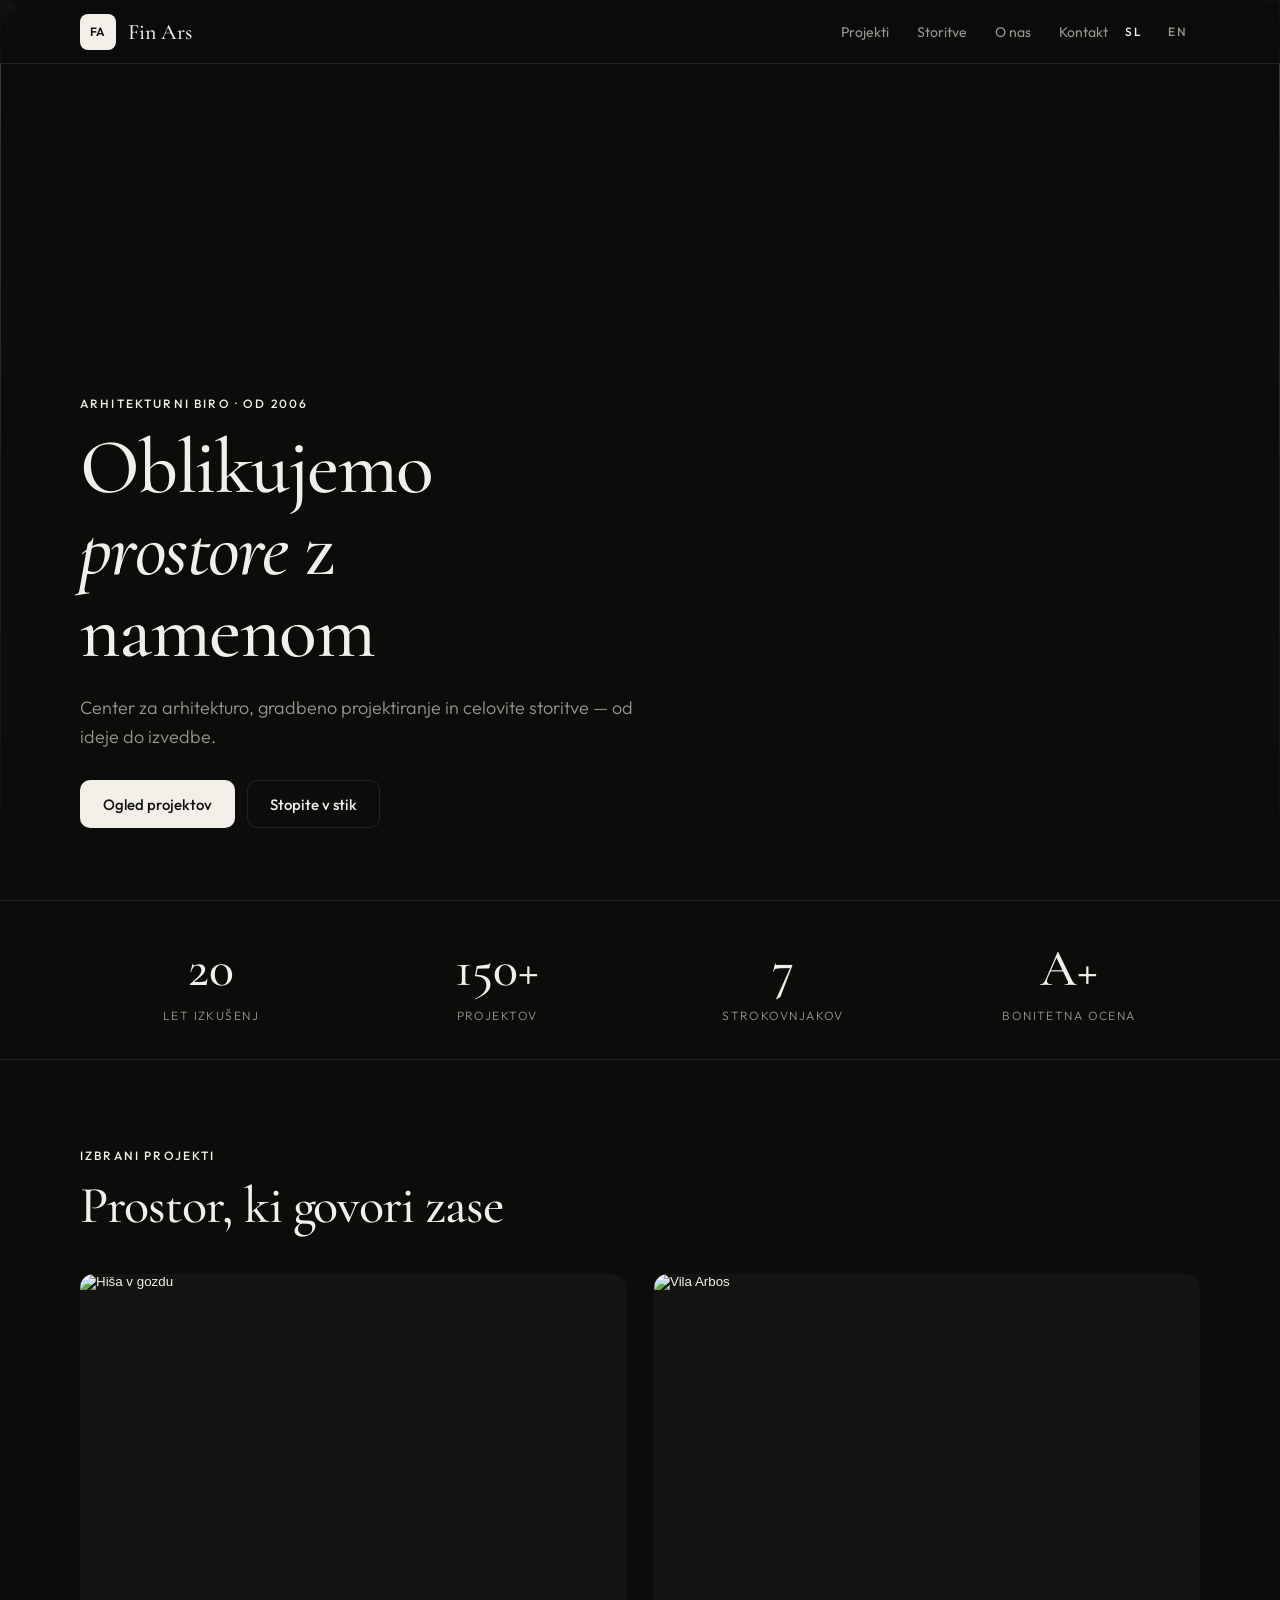
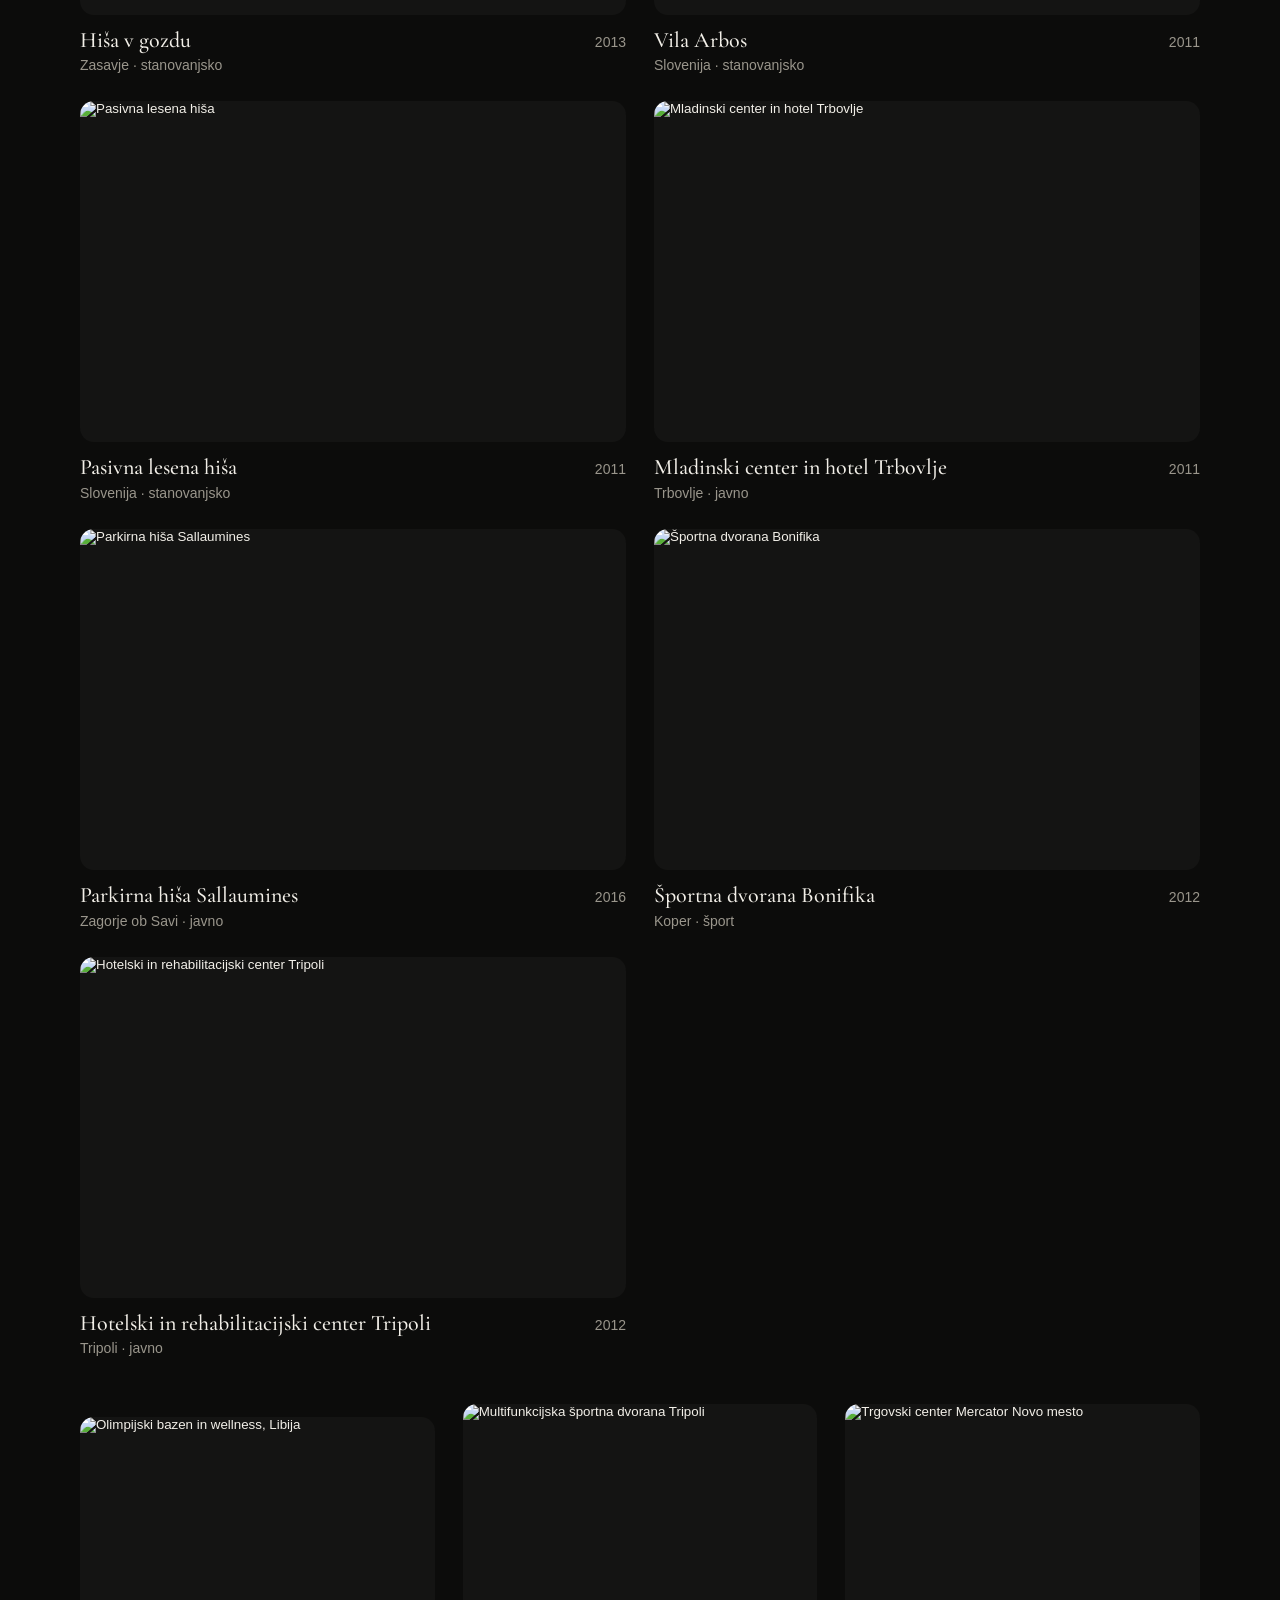
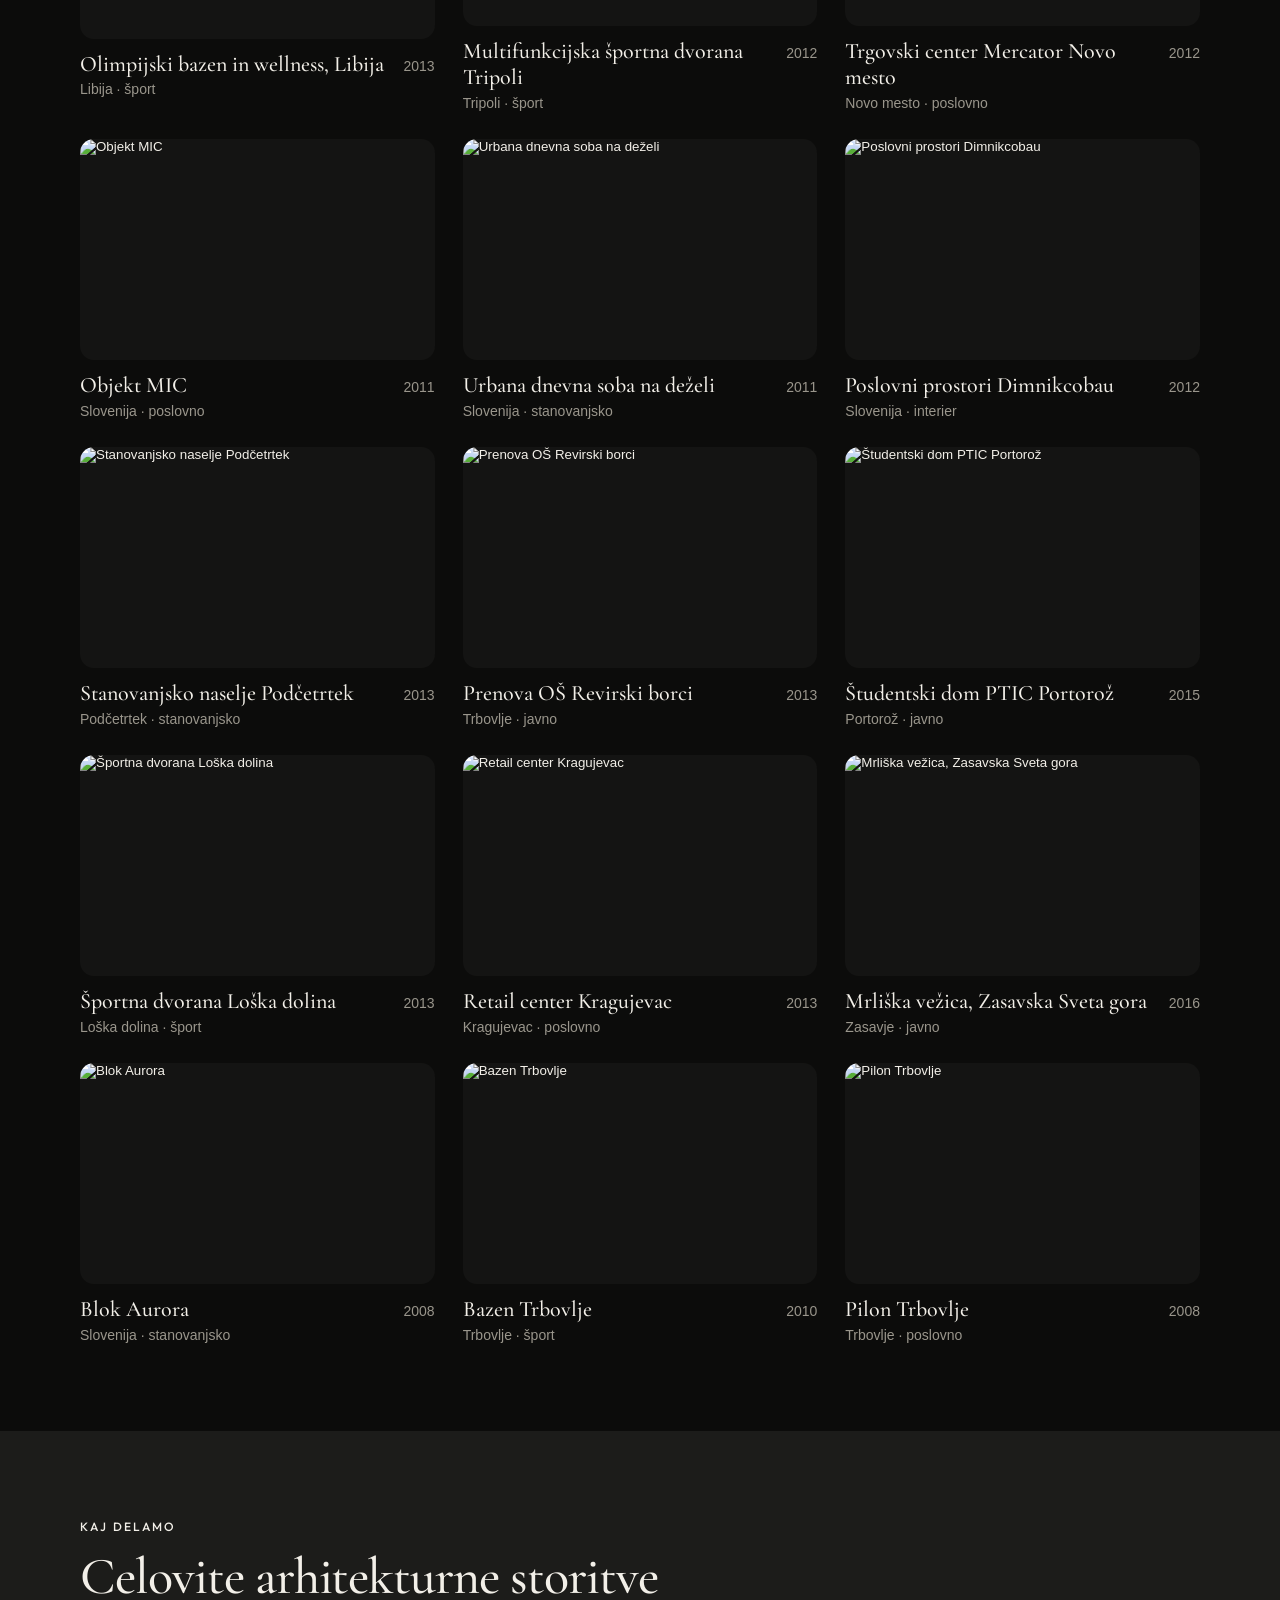
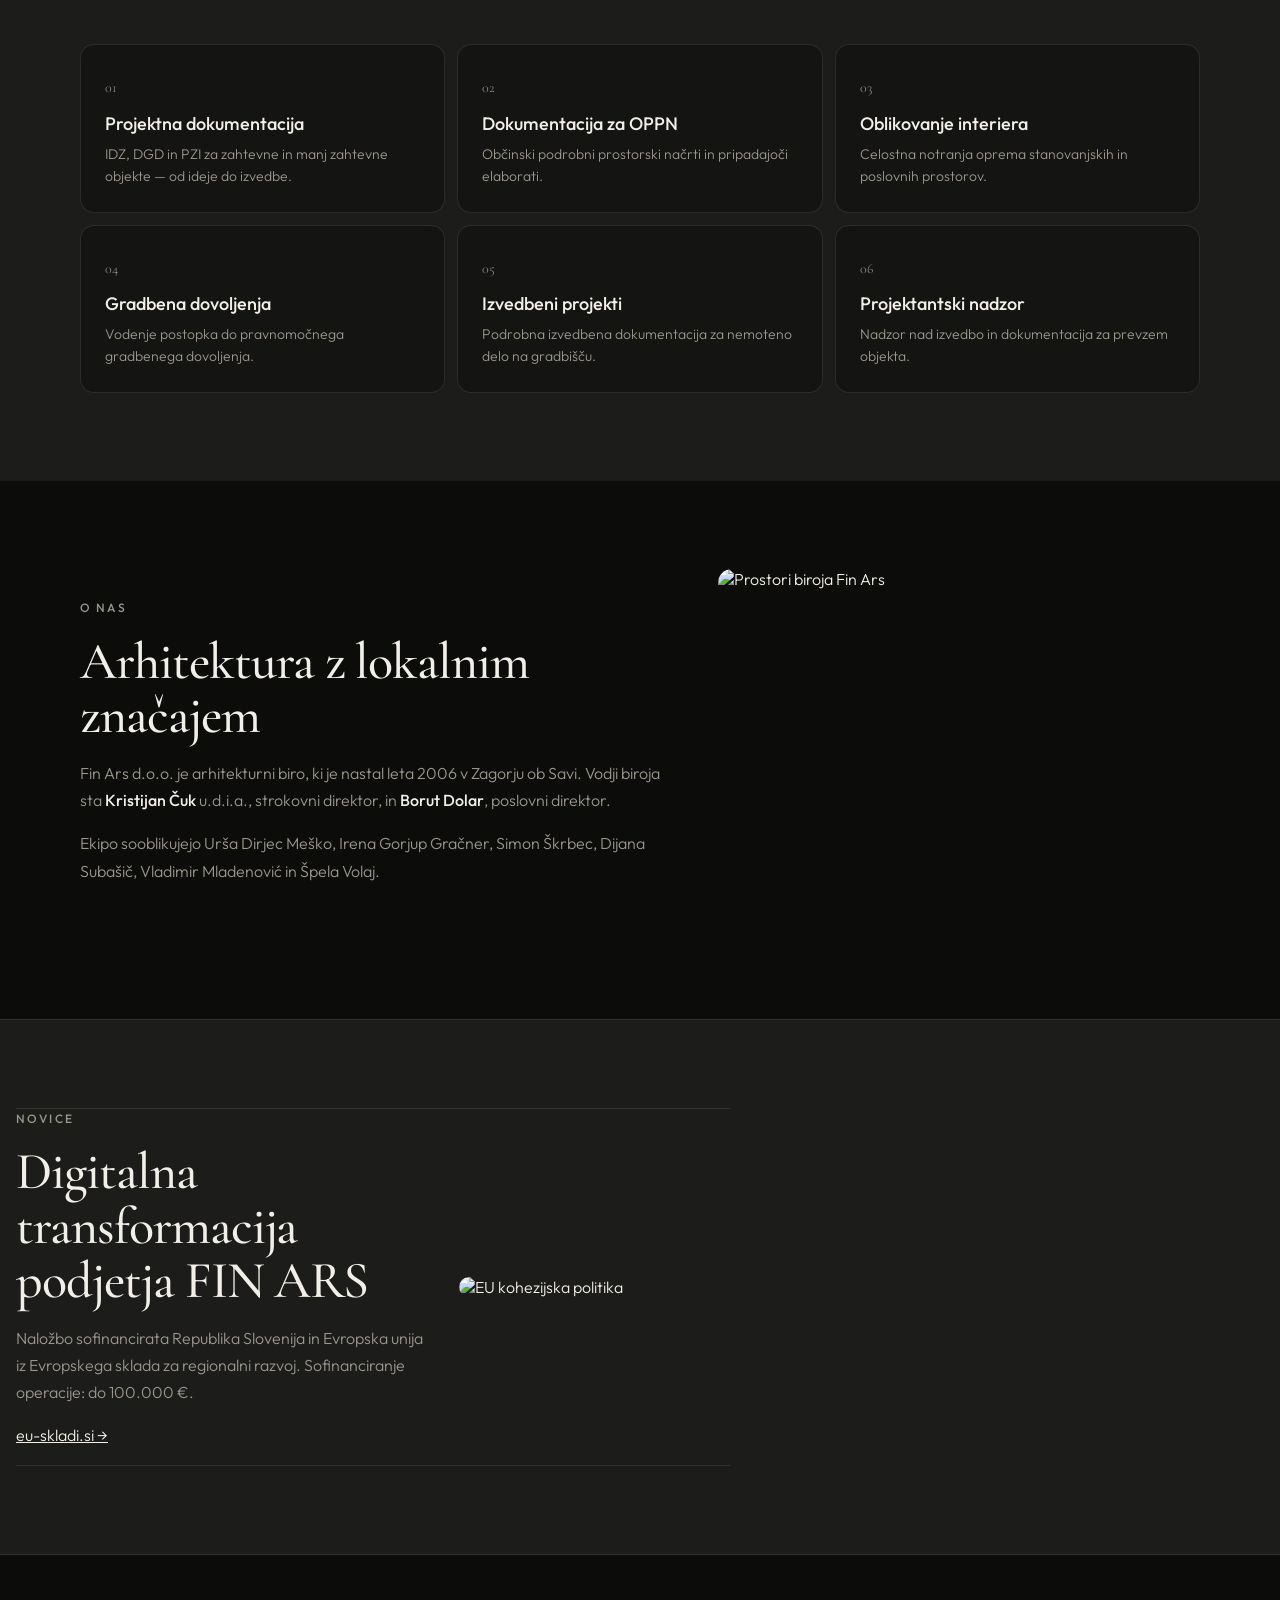
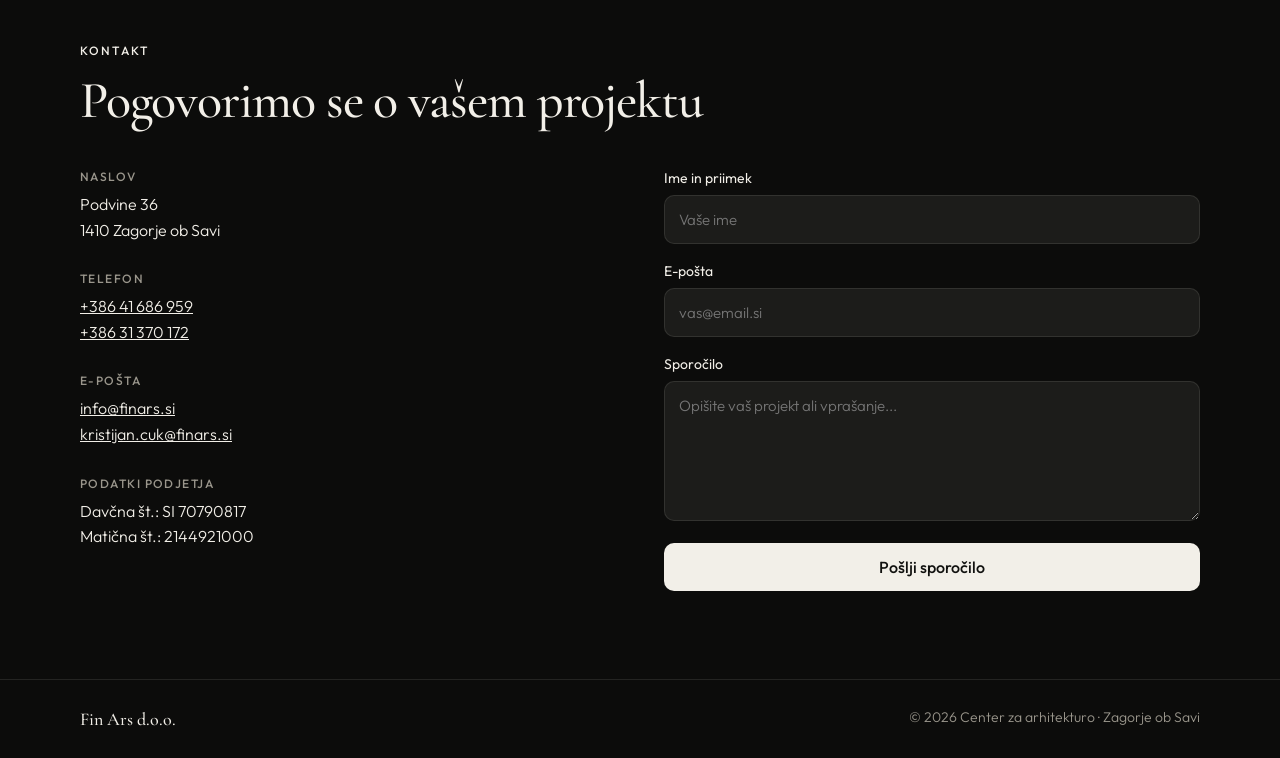
==== site/index.html @ 6402c63b "Publish SL/EN language switch in index.html" ====
<!DOCTYPE html>
<html lang="sl">
<head>
<meta charset="utf-8">
<meta name="viewport" content="width=device-width, initial-scale=1">
<title>Fin Ars — arhitekturni biro</title>
<meta name="description" content="Fin Ars d.o.o. — center za arhitekturo, gradbeno projektiranje in celovite storitve. Zagorje ob Savi.">
<link rel="preconnect" href="https://fonts.googleapis.com">
<link rel="preconnect" href="https://fonts.gstatic.com" crossorigin>
<link href="https://fonts.googleapis.com/css2?family=Cormorant+Garamond:ital,wght@0,500;0,600;1,500&family=Outfit:wght@300;400;500;600&display=swap" rel="stylesheet">
<style>
  :root {
    --bg: #0c0c0b;
    --fg: #f2efe8;
    --card: #141413;
    --muted: #9a968c;
    --line: rgb(242 239 232 / 0.1);
    --soft: #1c1c1a;
    --display: "Cormorant Garamond", Georgia, serif;
    --sans: "Outfit", system-ui, sans-serif;
  }
  * { box-sizing: border-box; }
  html { scroll-behavior: smooth; }
  body {
    margin: 0;
    background: var(--bg);
    color: var(--fg);
    font-family: var(--sans);
    font-weight: 300;
    -webkit-font-smoothing: antialiased;
  }
  img { max-width: 100%; display: block; }
  a { color: inherit; }
  button, a { cursor: pointer; }
  .wrap { width: min(1120px, calc(100% - 2rem)); margin-inline: auto; }
  header {
    position: fixed; inset: 0 0 auto 0; z-index: 20;
    height: 64px; display: flex; align-items: center;
    border-bottom: 1px solid var(--line);
    background: rgb(12 12 11 / 0.82);
    backdrop-filter: blur(14px);
  }
  .bar { display: flex; align-items: center; justify-content: space-between; width: min(1120px, calc(100% - 2rem)); margin-inline: auto; }
  .brand { display: flex; align-items: center; gap: 12px; text-decoration: none; }
  .mark {
    width: 36px; height: 36px; border-radius: 8px;
    background: var(--fg); color: #11110f;
    display: grid; place-items: center;
    font-size: 12px; font-weight: 600; letter-spacing: 0.04em;
  }
  .brand-name { font-family: var(--display); font-size: 22px; font-weight: 500; }
  nav { display: flex; gap: 28px; }
  nav a { color: var(--muted); text-decoration: none; font-size: 14px; font-weight: 400; }
  nav a:hover { color: var(--fg); }
  .menu-btn {
    display: none; background: none; border: 0; color: var(--fg);
    width: 44px; height: 44px; font-size: 22px;
  }
  .mobile-nav {
    display: none; position: fixed; top: 64px; left: 0; right: 0; z-index: 19;
    background: var(--bg); border-bottom: 1px solid var(--line); padding: 8px 16px 16px;
  }
  .mobile-nav a { display: flex; min-height: 48px; align-items: center; color: var(--muted); text-decoration: none; font-size: 18px; }
  .hero { position: relative; min-height: 100dvh; display: flex; align-items: flex-end; padding: 96px 0 72px; overflow: hidden; }
  .hero-bg { position: absolute; inset: 0; width: 100%; height: 100%; object-fit: cover; opacity: 0.42; }
  .hero-shade { position: absolute; inset: 0; background: linear-gradient(to bottom, rgb(12 12 11 / 0.35), rgb(12 12 11 / 0.72) 55%, var(--bg)); }
  .hero-copy { position: relative; }
  .kicker { letter-spacing: 0.18em; text-transform: uppercase; font-size: 12px; font-weight: 500; color: var(--fg); margin: 0 0 16px; }
  h1, h2 { font-family: var(--display); font-weight: 500; letter-spacing: -0.02em; line-height: 1.05; margin: 0; }
  h1 { font-size: clamp(46px, 8vw, 78px); max-width: 14ch; }
  h1 em { font-style: italic; }
  .lede { max-width: 36rem; margin: 22px 0 0; color: var(--muted); font-size: 18px; line-height: 1.6; }
  .actions { display: flex; flex-wrap: wrap; gap: 12px; margin-top: 28px; }
  .btn {
    display: inline-flex; align-items: center; justify-content: center;
    min-height: 48px; padding: 0 22px; border-radius: 10px;
    text-decoration: none; font-size: 15px; font-weight: 500; border: 1px solid transparent;
  }
  .btn-solid { background: var(--fg); color: #11110f; }
  .btn-ghost { background: transparent; color: var(--fg); border-color: var(--line); }
  .stats { border-block: 1px solid var(--line); }
  .stats-grid { display: grid; grid-template-columns: repeat(4, 1fr); gap: 24px; padding: 36px 0; text-align: center; }
  .stat b { display: block; font-family: var(--display); font-size: clamp(36px, 5vw, 52px); font-weight: 500; }
  .stat span { display: block; margin-top: 8px; color: var(--muted); font-size: 12px; letter-spacing: 0.12em; text-transform: uppercase; }
  section { padding: 88px 0; }
  h2 { font-size: clamp(36px, 5vw, 52px); margin-top: 10px; }
  .grid-2 { display: grid; grid-template-columns: 1fr 1fr; gap: 28px; margin-top: 40px; }
  .grid-3 { display: grid; grid-template-columns: repeat(3, 1fr); gap: 28px; margin-top: 48px; }
  .card {
    display: block; width: 100%; padding: 0; border: 0; background: none; color: inherit; text-align: left;
  }
  .card-media { display: block; overflow: hidden; border-radius: 14px; background: var(--card); }
  .card img { width: 100%; aspect-ratio: 16/10; object-fit: cover; transition: transform 0.5s ease; }
  .card:hover img { transform: scale(1.03); }
  .card-meta { display: flex; justify-content: space-between; gap: 12px; margin-top: 12px; align-items: baseline; }
  .card-title { font-family: var(--display); font-size: 22px; font-weight: 500; line-height: 1.2; }
  .card-year, .card-sub { color: var(--muted); font-size: 14px; }
  .card-sub { display: block; margin-top: 4px; }
  .band { background: var(--soft); }
  .services { display: grid; grid-template-columns: repeat(3, 1fr); gap: 12px; margin-top: 40px; }
  .service { border: 1px solid var(--line); background: var(--card); border-radius: 14px; padding: 24px; }
  .service:hover { border-color: rgb(207 200 186 / 0.4); }
  .service-n { font-family: var(--display); margin: 0; color: var(--fg); }
  .service h3 { margin: 12px 0 0; font-size: 18px; font-weight: 500; }
  .service p { margin: 8px 0 0; color: var(--muted); font-size: 14px; line-height: 1.6; }
  .about { display: grid; grid-template-columns: 1.1fr 0.9fr; gap: 48px; align-items: center; }
  .about p { color: var(--muted); line-height: 1.7; }
  .about strong { color: var(--fg); font-weight: 500; }
  .about img { width: 100%; aspect-ratio: 4/3; object-fit: cover; border-radius: 14px; }
  .news { display: grid; grid-template-columns: 1.2fr 0.8fr; gap: 36px; align-items: center; border-block: 1px solid var(--line); background: var(--soft); }
  .news p { color: var(--muted); line-height: 1.7; }
  .news a { color: var(--fg); }
  .news img { width: 100%; border-radius: 12px; }
  .contact { display: grid; grid-template-columns: 1fr 1fr; gap: 48px; margin-top: 40px; }
  .contact h3 { margin: 0; font-size: 12px; letter-spacing: 0.12em; text-transform: uppercase; font-weight: 500; color: var(--muted); }
  .contact p { margin: 8px 0 0; line-height: 1.6; }
  .block { margin-bottom: 28px; }
  label { display: block; font-size: 14px; margin-bottom: 8px; font-weight: 400; }
  input, textarea {
    width: 100%; background: var(--soft); color: var(--fg);
    border: 1px solid var(--line); border-radius: 10px;
    padding: 14px 14px; font: inherit; font-size: 15px;
  }
  textarea { min-height: 140px; resize: vertical; }
  input:focus, textarea:focus { outline: 2px solid #cfc8ba; border-color: transparent; }
  .field { margin-bottom: 18px; }
  button.btn { width: 100%; border: 0; font: inherit; font-weight: 500; }
  footer { border-top: 1px solid var(--line); }
  .foot { display: flex; justify-content: space-between; gap: 12px; padding: 28px 0; color: var(--muted); font-size: 14px; }
  .foot strong { color: var(--fg); font-family: var(--display); font-size: 18px; font-weight: 500; }
  dialog {
    width: min(920px, calc(100% - 1.5rem));
    max-height: min(92dvh, 900px);
    padding: 0; border: 1px solid var(--line); border-radius: 16px;
    background: #121211; color: var(--fg);
  }
  dialog::backdrop { background: rgb(0 0 0 / 0.72); }
  .dlg { padding: 16px; overflow: auto; max-height: min(92dvh, 900px); }
  .dlg-top { display: flex; justify-content: flex-end; }
  .close {
    width: 44px; height: 44px; border-radius: 10px; border: 1px solid var(--line);
    background: transparent; color: var(--fg); font-size: 20px;
  }
  .hero-shot { width: 100%; aspect-ratio: 16/9; object-fit: cover; border-radius: 12px; background: #000; }
  .thumbs { display: grid; grid-template-columns: repeat(6, 1fr); gap: 8px; margin-top: 8px; }
  .thumbs button { padding: 0; border: 0; background: none; border-radius: 8px; overflow: hidden; opacity: 0.7; }
  .thumbs button[aria-current="true"] { opacity: 1; outline: 2px solid #cfc8ba; }
  .thumbs img { width: 100%; aspect-ratio: 4/3; object-fit: cover; }
  .dlg h2 { font-size: clamp(32px, 4vw, 46px); margin-top: 8px; }
  .dlg .meta { color: var(--muted); letter-spacing: 0.14em; text-transform: uppercase; font-size: 12px; margin: 18px 0 0; }
  .dlg .authors, .dlg .summary { color: var(--muted); line-height: 1.7; }
  .bar-end { display: flex; align-items: center; gap: 4px; }
  .langs { display: flex; }
  .langs button {
    min-width: 44px; min-height: 44px; padding: 0; border: 0; background: none;
    color: var(--muted); font: inherit; font-size: 12px; font-weight: 500; letter-spacing: 0.16em;
  }
  .langs button[aria-pressed="true"] { color: var(--fg); }
  @media (max-width: 860px) {
    nav { display: none; }
    .menu-btn { display: grid; place-items: center; }
    .stats-grid, .grid-2, .grid-3, .services, .about, .news, .contact { grid-template-columns: 1fr; }
    .stats-grid { grid-template-columns: 1fr 1fr; }
    .thumbs { grid-template-columns: repeat(4, 1fr); }
    section { padding: 64px 0; }
    .foot { flex-direction: column; text-align: center; }
  }
  @media (prefers-reduced-motion: reduce) {
    html { scroll-behavior: auto; }
    .card img { transition: none; }
  }
</style>
</head>
<body>
<header>
  <div class="bar">
    <a class="brand" href="#top"><span class="mark">FA</span><span class="brand-name">Fin Ars</span></a>
    <div class="bar-end">
    <nav>
      <a href="#projekti" data-i18n="nav0">Projekti</a>
      <a href="#storitve" data-i18n="nav1">Storitve</a>
      <a href="#o-nas" data-i18n="nav2">O nas</a>
      <a href="#kontakt" data-i18n="nav3">Kontakt</a>
    </nav>
    <div class="langs" role="group" aria-label="Jezik">
      <button type="button" data-set-lang="sl" aria-pressed="true">SL</button>
      <button type="button" data-set-lang="en" aria-pressed="false">EN</button>
    </div>
    <button class="menu-btn" type="button" aria-expanded="false" aria-controls="mobile-nav" aria-label="Odpri meni">☰</button>
    </div>
  </div>
</header>
<div class="mobile-nav" id="mobile-nav">
  <a href="#projekti" data-i18n="nav0">Projekti</a>
  <a href="#storitve" data-i18n="nav1">Storitve</a>
  <a href="#o-nas" data-i18n="nav2">O nas</a>
  <a href="#kontakt" data-i18n="nav3">Kontakt</a>
</div>

<main id="top">
  <section class="hero">
    <img class="hero-bg" src="https://cdn.jsdelivr.net/gh/tommyvimeo-gif/finars@main/public/projects/hisa-v-gozdu/01.jpg" alt="">
    <div class="hero-shade"></div>
    <div class="wrap hero-copy">
      <p class="kicker" data-i18n="heroKicker">Arhitekturni biro · od 2006</p>
      <h1 data-i18n-html="heroTitle">Oblikujemo <em>prostore</em> z namenom</h1>
      <p class="lede" data-i18n="lede">Center za arhitekturo, gradbeno projektiranje in celovite storitve — od ideje do izvedbe.</p>
      <div class="actions">
        <a class="btn btn-solid" href="#projekti" data-i18n="viewProjects">Ogled projektov</a>
        <a class="btn btn-ghost" href="#kontakt" data-i18n="getInTouch">Stopite v stik</a>
      </div>
    </div>
  </section>

  <div class="stats">
    <div class="wrap stats-grid">
      <div class="stat"><b>20</b><span data-i18n="stat0">Let izkušenj</span></div>
      <div class="stat"><b>150+</b><span data-i18n="stat1">Projektov</span></div>
      <div class="stat"><b>7</b><span data-i18n="stat2">Strokovnjakov</span></div>
      <div class="stat"><b>A+</b><span data-i18n="stat3">Bonitetna ocena</span></div>
    </div>
  </div>

  <section id="projekti">
    <div class="wrap">
      <p class="kicker" data-i18n="projectsKicker">Izbrani projekti</p>
      <h2 data-i18n="projectsTitle">Prostor, ki govori zase</h2>
      <div class="grid-2">
      <button class="card" type="button" data-slug="hisa-v-gozdu">
        <span class="card-media"><img src="https://cdn.jsdelivr.net/gh/tommyvimeo-gif/finars@main/public/projects/hisa-v-gozdu/01.jpg" alt="Hiša v gozdu" loading="lazy"></span>
        <span class="card-meta">
          <span class="card-title">Hiša v gozdu</span>
          <span class="card-year">2013</span>
        </span>
        <span class="card-sub">Zasavje · stanovanjsko</span>
      </button>
      <button class="card" type="button" data-slug="vila-arbos">
        <span class="card-media"><img src="https://cdn.jsdelivr.net/gh/tommyvimeo-gif/finars@main/public/projects/vila-arbos/01.jpg" alt="Vila Arbos" loading="lazy"></span>
        <span class="card-meta">
          <span class="card-title">Vila Arbos</span>
          <span class="card-year">2011</span>
        </span>
        <span class="card-sub">Slovenija · stanovanjsko</span>
      </button>
      <button class="card" type="button" data-slug="pasivna-hisa">
        <span class="card-media"><img src="https://cdn.jsdelivr.net/gh/tommyvimeo-gif/finars@main/public/projects/pasivna-hisa/01.jpg" alt="Pasivna lesena hiša" loading="lazy"></span>
        <span class="card-meta">
          <span class="card-title">Pasivna lesena hiša</span>
          <span class="card-year">2011</span>
        </span>
        <span class="card-sub">Slovenija · stanovanjsko</span>
      </button>
      <button class="card" type="button" data-slug="mladinski-center-trbovlje">
        <span class="card-media"><img src="https://cdn.jsdelivr.net/gh/tommyvimeo-gif/finars@main/public/projects/mladinski-center-trbovlje/01.jpg" alt="Mladinski center in hotel Trbovlje" loading="lazy"></span>
        <span class="card-meta">
          <span class="card-title">Mladinski center in hotel Trbovlje</span>
          <span class="card-year">2011</span>
        </span>
        <span class="card-sub">Trbovlje · javno</span>
      </button>
      <button class="card" type="button" data-slug="parkirna-hisa-sallaumines">
        <span class="card-media"><img src="https://cdn.jsdelivr.net/gh/tommyvimeo-gif/finars@main/public/projects/parkirna-hisa-sallaumines/01.jpg" alt="Parkirna hiša Sallaumines" loading="lazy"></span>
        <span class="card-meta">
          <span class="card-title">Parkirna hiša Sallaumines</span>
          <span class="card-year">2016</span>
        </span>
        <span class="card-sub">Zagorje ob Savi · javno</span>
      </button>
      <button class="card" type="button" data-slug="dvorana-bonifika">
        <span class="card-media"><img src="https://cdn.jsdelivr.net/gh/tommyvimeo-gif/finars@main/public/projects/dvorana-bonifika/01.jpg" alt="Športna dvorana Bonifika" loading="lazy"></span>
        <span class="card-meta">
          <span class="card-title">Športna dvorana Bonifika</span>
          <span class="card-year">2012</span>
        </span>
        <span class="card-sub">Koper · šport</span>
      </button>
      <button class="card" type="button" data-slug="hotel-tripoli">
        <span class="card-media"><img src="https://cdn.jsdelivr.net/gh/tommyvimeo-gif/finars@main/public/projects/hotel-tripoli/01.jpg" alt="Hotelski in rehabilitacijski center Tripoli" loading="lazy"></span>
        <span class="card-meta">
          <span class="card-title">Hotelski in rehabilitacijski center Tripoli</span>
          <span class="card-year">2012</span>
        </span>
        <span class="card-sub">Tripoli · javno</span>
      </button></div>
      <div class="grid-3">
      <button class="card" type="button" data-slug="bazen-libija">
        <span class="card-media"><img src="https://cdn.jsdelivr.net/gh/tommyvimeo-gif/finars@main/public/projects/bazen-libija/01.jpg" alt="Olimpijski bazen in wellness, Libija" loading="lazy"></span>
        <span class="card-meta">
          <span class="card-title">Olimpijski bazen in wellness, Libija</span>
          <span class="card-year">2013</span>
        </span>
        <span class="card-sub">Libija · šport</span>
      </button>
      <button class="card" type="button" data-slug="dvorana-tripoli">
        <span class="card-media"><img src="https://cdn.jsdelivr.net/gh/tommyvimeo-gif/finars@main/public/projects/dvorana-tripoli/01.jpg" alt="Multifunkcijska športna dvorana Tripoli" loading="lazy"></span>
        <span class="card-meta">
          <span class="card-title">Multifunkcijska športna dvorana Tripoli</span>
          <span class="card-year">2012</span>
        </span>
        <span class="card-sub">Tripoli · šport</span>
      </button>
      <button class="card" type="button" data-slug="mercator-novo-mesto">
        <span class="card-media"><img src="https://cdn.jsdelivr.net/gh/tommyvimeo-gif/finars@main/public/projects/mercator-novo-mesto/01.jpg" alt="Trgovski center Mercator Novo mesto" loading="lazy"></span>
        <span class="card-meta">
          <span class="card-title">Trgovski center Mercator Novo mesto</span>
          <span class="card-year">2012</span>
        </span>
        <span class="card-sub">Novo mesto · poslovno</span>
      </button>
      <button class="card" type="button" data-slug="objekt-mic">
        <span class="card-media"><img src="https://cdn.jsdelivr.net/gh/tommyvimeo-gif/finars@main/public/projects/objekt-mic/01.jpg" alt="Objekt MIC" loading="lazy"></span>
        <span class="card-meta">
          <span class="card-title">Objekt MIC</span>
          <span class="card-year">2011</span>
        </span>
        <span class="card-sub">Slovenija · poslovno</span>
      </button>
      <button class="card" type="button" data-slug="urbana-dnevna-soba">
        <span class="card-media"><img src="https://cdn.jsdelivr.net/gh/tommyvimeo-gif/finars@main/public/projects/urbana-dnevna-soba/01.jpg" alt="Urbana dnevna soba na deželi" loading="lazy"></span>
        <span class="card-meta">
          <span class="card-title">Urbana dnevna soba na deželi</span>
          <span class="card-year">2011</span>
        </span>
        <span class="card-sub">Slovenija · stanovanjsko</span>
      </button>
      <button class="card" type="button" data-slug="dimnikcobau">
        <span class="card-media"><img src="https://cdn.jsdelivr.net/gh/tommyvimeo-gif/finars@main/public/projects/dimnikcobau/01.jpg" alt="Poslovni prostori Dimnikcobau" loading="lazy"></span>
        <span class="card-meta">
          <span class="card-title">Poslovni prostori Dimnikcobau</span>
          <span class="card-year">2012</span>
        </span>
        <span class="card-sub">Slovenija · interier</span>
      </button>
      <button class="card" type="button" data-slug="naselje-podcetrtek">
        <span class="card-media"><img src="https://cdn.jsdelivr.net/gh/tommyvimeo-gif/finars@main/public/projects/naselje-podcetrtek/01.jpg" alt="Stanovanjsko naselje Podčetrtek" loading="lazy"></span>
        <span class="card-meta">
          <span class="card-title">Stanovanjsko naselje Podčetrtek</span>
          <span class="card-year">2013</span>
        </span>
        <span class="card-sub">Podčetrtek · stanovanjsko</span>
      </button>
      <button class="card" type="button" data-slug="sola-trbovlje">
        <span class="card-media"><img src="https://cdn.jsdelivr.net/gh/tommyvimeo-gif/finars@main/public/projects/sola-trbovlje/01.jpg" alt="Prenova OŠ Revirski borci" loading="lazy"></span>
        <span class="card-meta">
          <span class="card-title">Prenova OŠ Revirski borci</span>
          <span class="card-year">2013</span>
        </span>
        <span class="card-sub">Trbovlje · javno</span>
      </button>
      <button class="card" type="button" data-slug="ptic-portoroz">
        <span class="card-media"><img src="https://cdn.jsdelivr.net/gh/tommyvimeo-gif/finars@main/public/projects/ptic-portoroz/01.jpg" alt="Študentski dom PTIC Portorož" loading="lazy"></span>
        <span class="card-meta">
          <span class="card-title">Študentski dom PTIC Portorož</span>
          <span class="card-year">2015</span>
        </span>
        <span class="card-sub">Portorož · javno</span>
      </button>
      <button class="card" type="button" data-slug="sportna-loska-dolina">
        <span class="card-media"><img src="https://cdn.jsdelivr.net/gh/tommyvimeo-gif/finars@main/public/projects/sportna-loska-dolina/01.jpg" alt="Športna dvorana Loška dolina" loading="lazy"></span>
        <span class="card-meta">
          <span class="card-title">Športna dvorana Loška dolina</span>
          <span class="card-year">2013</span>
        </span>
        <span class="card-sub">Loška dolina · šport</span>
      </button>
      <button class="card" type="button" data-slug="retail-kragujevac">
        <span class="card-media"><img src="https://cdn.jsdelivr.net/gh/tommyvimeo-gif/finars@main/public/projects/retail-kragujevac/01.jpg" alt="Retail center Kragujevac" loading="lazy"></span>
        <span class="card-meta">
          <span class="card-title">Retail center Kragujevac</span>
          <span class="card-year">2013</span>
        </span>
        <span class="card-sub">Kragujevac · poslovno</span>
      </button>
      <button class="card" type="button" data-slug="sveta-gora">
        <span class="card-media"><img src="https://cdn.jsdelivr.net/gh/tommyvimeo-gif/finars@main/public/projects/sveta-gora/01.jpg" alt="Mrliška vežica, Zasavska Sveta gora" loading="lazy"></span>
        <span class="card-meta">
          <span class="card-title">Mrliška vežica, Zasavska Sveta gora</span>
          <span class="card-year">2016</span>
        </span>
        <span class="card-sub">Zasavje · javno</span>
      </button>
      <button class="card" type="button" data-slug="blok-aurora">
        <span class="card-media"><img src="https://cdn.jsdelivr.net/gh/tommyvimeo-gif/finars@main/public/projects/oppn-aurora/01.jpg" alt="Blok Aurora" loading="lazy"></span>
        <span class="card-meta">
          <span class="card-title">Blok Aurora</span>
          <span class="card-year">2008</span>
        </span>
        <span class="card-sub">Slovenija · stanovanjsko</span>
      </button>
      <button class="card" type="button" data-slug="bazen-trbovlje">
        <span class="card-media"><img src="https://cdn.jsdelivr.net/gh/tommyvimeo-gif/finars@main/public/projects/bazen-trbovlje/01.jpg" alt="Bazen Trbovlje" loading="lazy"></span>
        <span class="card-meta">
          <span class="card-title">Bazen Trbovlje</span>
          <span class="card-year">2010</span>
        </span>
        <span class="card-sub">Trbovlje · šport</span>
      </button>
      <button class="card" type="button" data-slug="pilon-trbovlje">
        <span class="card-media"><img src="https://cdn.jsdelivr.net/gh/tommyvimeo-gif/finars@main/public/projects/pilon-trbovlje/01.jpg" alt="Pilon Trbovlje" loading="lazy"></span>
        <span class="card-meta">
          <span class="card-title">Pilon Trbovlje</span>
          <span class="card-year">2008</span>
        </span>
        <span class="card-sub">Trbovlje · poslovno</span>
      </button></div>
    </div>
  </section>

  <section class="band" id="storitve">
    <div class="wrap">
      <p class="kicker" data-i18n="servicesKicker">Kaj delamo</p>
      <h2 data-i18n="servicesTitle">Celovite arhitekturne storitve</h2>
      <div class="services">
        <article class="service">
          <p class="service-n">01</p>
          <h3 data-i18n="svcT0">Projektna dokumentacija</h3>
          <p data-i18n="svcD0">IDZ, DGD in PZI za zahtevne in manj zahtevne objekte — od ideje do izvedbe.</p>
        </article>
        <article class="service">
          <p class="service-n">02</p>
          <h3 data-i18n="svcT1">Dokumentacija za OPPN</h3>
          <p data-i18n="svcD1">Občinski podrobni prostorski načrti in pripadajoči elaborati.</p>
        </article>
        <article class="service">
          <p class="service-n">03</p>
          <h3 data-i18n="svcT2">Oblikovanje interiera</h3>
          <p data-i18n="svcD2">Celostna notranja oprema stanovanjskih in poslovnih prostorov.</p>
        </article>
        <article class="service">
          <p class="service-n">04</p>
          <h3 data-i18n="svcT3">Gradbena dovoljenja</h3>
          <p data-i18n="svcD3">Vodenje postopka do pravnomočnega gradbenega dovoljenja.</p>
        </article>
        <article class="service">
          <p class="service-n">05</p>
          <h3 data-i18n="svcT4">Izvedbeni projekti</h3>
          <p data-i18n="svcD4">Podrobna izvedbena dokumentacija za nemoteno delo na gradbišču.</p>
        </article>
        <article class="service">
          <p class="service-n">06</p>
          <h3 data-i18n="svcT5">Projektantski nadzor</h3>
          <p data-i18n="svcD5">Nadzor nad izvedbo in dokumentacija za prevzem objekta.</p>
        </article></div>
    </div>
  </section>

  <section id="o-nas">
    <div class="wrap about">
      <div>
        <p class="kicker" data-i18n="aboutKicker">O nas</p>
        <h2 data-i18n="aboutTitle">Arhitektura z lokalnim značajem</h2>
        <p data-i18n-html="aboutLead">Fin Ars d.o.o. je arhitekturni biro, ki je nastal leta 2006 v Zagorju ob Savi. Vodji biroja sta <strong>Kristijan Čuk</strong> u.d.i.a., strokovni direktor, in <strong>Borut Dolar</strong>, poslovni direktor.</p>
        <p data-i18n="aboutTeam">Ekipo sooblikujejo Urša Dirjec Meško, Irena Gorjup Gračner, Simon Škrbec, Dijana Subašič, Vladimir Mladenović in Špela Volaj.</p>
      </div>
      <img src="https://cdn.jsdelivr.net/gh/tommyvimeo-gif/finars@main/public/brand/office.jpg" alt="Prostori biroja Fin Ars">
    </div>
  </section>

  <section class="news" id="novice">
    <div class="wrap news">
      <div>
        <p class="kicker" data-i18n="newsKicker">Novice</p>
        <h2 data-i18n="newsTitle">Digitalna transformacija podjetja FIN ARS</h2>
        <p data-i18n="newsBody">Naložbo sofinancirata Republika Slovenija in Evropska unija iz Evropskega sklada za regionalni razvoj. Sofinanciranje operacije: do 100.000 €.</p>
        <p><a href="https://www.eu-skladi.si/" target="_blank" rel="noreferrer">eu-skladi.si →</a></p>
      </div>
      <img src="https://cdn.jsdelivr.net/gh/tommyvimeo-gif/finars@main/public/brand/news.jpg" alt="EU kohezijska politika">
    </div>
  </section>

  <section id="kontakt">
    <div class="wrap">
      <p class="kicker" data-i18n="contactKicker">Kontakt</p>
      <h2 data-i18n="contactTitle">Pogovorimo se o vašem projektu</h2>
      <div class="contact">
        <div>
          <div class="block"><h3 data-i18n="addressLabel">Naslov</h3><p>Podvine 36<br>1410 Zagorje ob Savi</p></div>
          <div class="block"><h3 data-i18n="phoneLabel">Telefon</h3><p><a href="tel:+38641686959">+386 41 686 959</a><br><a href="tel:+38631370172">+386 31 370 172</a></p></div>
          <div class="block"><h3 data-i18n="emailLabel">E-pošta</h3><p><a href="mailto:info@finars.si">info@finars.si</a><br><a href="mailto:kristijan.cuk@finars.si">kristijan.cuk@finars.si</a></p></div>
          <div class="block"><h3 data-i18n="companyLabel">Podatki podjetja</h3><p data-i18n-html="companyBody">Davčna št.: SI 70790817<br>Matična št.: 2144921000</p></div>
        </div>
        <form id="contact-form">
          <div class="field"><label for="name" data-i18n="nameLabel">Ime in priimek</label><input id="name" name="name" required placeholder="Vaše ime" data-i18n-attr="namePh"></div>
          <div class="field"><label for="email" data-i18n="emailField">E-pošta</label><input id="email" name="email" type="email" required placeholder="vas@email.si" data-i18n-attr="emailPh"></div>
          <div class="field"><label for="message" data-i18n="messageLabel">Sporočilo</label><textarea id="message" name="message" required placeholder="Opišite vaš projekt ali vprašanje..." data-i18n-attr="messagePh"></textarea></div>
          <button class="btn btn-solid" type="submit" data-i18n="send">Pošlji sporočilo</button>
        </form>
      </div>
    </div>
  </section>
</main>

<footer>
  <div class="wrap foot">
    <strong>Fin Ars d.o.o.</strong>
    <span data-i18n="footer">© 2026 Center za arhitekturo · Zagorje ob Savi</span>
  </div>
</footer>

<dialog id="project">
  <div class="dlg">
    <div class="dlg-top"><button class="close" type="button" aria-label="Zapri">×</button></div>
    <img class="hero-shot" id="shot" alt="">
    <div class="thumbs" id="thumbs"></div>
    <p class="meta" id="meta"></p>
    <h2 id="ptitle"></h2>
    <p class="authors" id="authors"></p>
    <p class="summary" id="summary"></p>
  </div>
</dialog>

<script>
const projects = [{"slug":"hisa-v-gozdu","title":"Hiša v gozdu","year":2013,"location":"Zasavje","category":"stanovanjsko","authors":"Simon Škrbec, Kristijan Čuk","summary":"Enodružinska, troetažna hiša z delno vkopano kletjo in garažo. V pritličju odprt dnevni prostor z zastekljeno zahodno fasado in izhodom na zeleno teraso s pergolo. 150 m² + 90 m² kleti.","images":["https://cdn.jsdelivr.net/gh/tommyvimeo-gif/finars@main/public/projects/hisa-v-gozdu/01.jpg","https://cdn.jsdelivr.net/gh/tommyvimeo-gif/finars@main/public/projects/hisa-v-gozdu/02.jpg","https://cdn.jsdelivr.net/gh/tommyvimeo-gif/finars@main/public/projects/hisa-v-gozdu/03.jpg","https://cdn.jsdelivr.net/gh/tommyvimeo-gif/finars@main/public/projects/hisa-v-gozdu/04.jpg","https://cdn.jsdelivr.net/gh/tommyvimeo-gif/finars@main/public/projects/hisa-v-gozdu/05.jpg","https://cdn.jsdelivr.net/gh/tommyvimeo-gif/finars@main/public/projects/hisa-v-gozdu/06.jpg","https://cdn.jsdelivr.net/gh/tommyvimeo-gif/finars@main/public/projects/hisa-v-gozdu/07.jpg","https://cdn.jsdelivr.net/gh/tommyvimeo-gif/finars@main/public/projects/hisa-v-gozdu/08.jpg"],"featured":true},{"slug":"vila-arbos","title":"Vila Arbos","year":2011,"location":"Slovenija","category":"stanovanjsko","authors":"Simon Škrbec, Kristijan Čuk","summary":"Pritlična vila iz naravnih materialov z leseno nosilno konstrukcijo. Orientacija bivalnega dela na jug in zahod, enokapna streha z aktivnimi sončnimi sistemi. 80 m².","images":["https://cdn.jsdelivr.net/gh/tommyvimeo-gif/finars@main/public/projects/vila-arbos/01.jpg","https://cdn.jsdelivr.net/gh/tommyvimeo-gif/finars@main/public/projects/vila-arbos/02.jpg","https://cdn.jsdelivr.net/gh/tommyvimeo-gif/finars@main/public/projects/vila-arbos/03.jpg","https://cdn.jsdelivr.net/gh/tommyvimeo-gif/finars@main/public/projects/vila-arbos/04.jpg","https://cdn.jsdelivr.net/gh/tommyvimeo-gif/finars@main/public/projects/vila-arbos/05.jpg","https://cdn.jsdelivr.net/gh/tommyvimeo-gif/finars@main/public/projects/vila-arbos/06.jpg"],"featured":true},{"slug":"pasivna-hisa","title":"Pasivna lesena hiša","year":2011,"location":"Slovenija","category":"stanovanjsko","authors":"Kristijan Čuk, Simon Škrbec","summary":"Energetsko učinkovita lesena enodružinska hiša z visokim standardom toplotne zaščite.","images":["https://cdn.jsdelivr.net/gh/tommyvimeo-gif/finars@main/public/projects/pasivna-hisa/01.jpg","https://cdn.jsdelivr.net/gh/tommyvimeo-gif/finars@main/public/projects/pasivna-hisa/02.jpg","https://cdn.jsdelivr.net/gh/tommyvimeo-gif/finars@main/public/projects/pasivna-hisa/03.jpg","https://cdn.jsdelivr.net/gh/tommyvimeo-gif/finars@main/public/projects/pasivna-hisa/04.jpg","https://cdn.jsdelivr.net/gh/tommyvimeo-gif/finars@main/public/projects/pasivna-hisa/05.jpg","https://cdn.jsdelivr.net/gh/tommyvimeo-gif/finars@main/public/projects/pasivna-hisa/06.jpg"],"featured":true},{"slug":"mladinski-center-trbovlje","title":"Mladinski center in hotel Trbovlje","year":2011,"location":"Trbovlje","category":"javno","authors":"Simon Škrbec, Darjan Bunta, Kristijan Čuk","summary":"Delno vkopan objekt, ki povezuje Trg revolucije in cesto 1. junija. Pohodna streha kot nov javni prostor. Mladinski center z dvorano in hotel s 24 ležišči. 700 m², K+P+N.","images":["https://cdn.jsdelivr.net/gh/tommyvimeo-gif/finars@main/public/projects/mladinski-center-trbovlje/01.jpg","https://cdn.jsdelivr.net/gh/tommyvimeo-gif/finars@main/public/projects/mladinski-center-trbovlje/02.jpg","https://cdn.jsdelivr.net/gh/tommyvimeo-gif/finars@main/public/projects/mladinski-center-trbovlje/03.jpg","https://cdn.jsdelivr.net/gh/tommyvimeo-gif/finars@main/public/projects/mladinski-center-trbovlje/04.jpg","https://cdn.jsdelivr.net/gh/tommyvimeo-gif/finars@main/public/projects/mladinski-center-trbovlje/05.jpg","https://cdn.jsdelivr.net/gh/tommyvimeo-gif/finars@main/public/projects/mladinski-center-trbovlje/06.jpg","https://cdn.jsdelivr.net/gh/tommyvimeo-gif/finars@main/public/projects/mladinski-center-trbovlje/07.jpg","https://cdn.jsdelivr.net/gh/tommyvimeo-gif/finars@main/public/projects/mladinski-center-trbovlje/08.jpg"],"featured":true},{"slug":"parkirna-hisa-sallaumines","title":"Parkirna hiša Sallaumines","year":2016,"location":"Zagorje ob Savi","category":"javno","authors":"Irena Gorjup Gračner, Katja Draš, Kristijan Čuk","summary":"Dvoetažna parkirna hiša na trikotni parceli med peš cono Sallaumines, Obrtniško cesto in stanovanjskim blokom. Ločena dostopa za klet in pritličje.","images":["https://cdn.jsdelivr.net/gh/tommyvimeo-gif/finars@main/public/projects/parkirna-hisa-sallaumines/01.jpg","https://cdn.jsdelivr.net/gh/tommyvimeo-gif/finars@main/public/projects/parkirna-hisa-sallaumines/02.jpg","https://cdn.jsdelivr.net/gh/tommyvimeo-gif/finars@main/public/projects/parkirna-hisa-sallaumines/03.jpg","https://cdn.jsdelivr.net/gh/tommyvimeo-gif/finars@main/public/projects/parkirna-hisa-sallaumines/04.jpg","https://cdn.jsdelivr.net/gh/tommyvimeo-gif/finars@main/public/projects/parkirna-hisa-sallaumines/05.jpg","https://cdn.jsdelivr.net/gh/tommyvimeo-gif/finars@main/public/projects/parkirna-hisa-sallaumines/06.jpg"],"featured":true},{"slug":"dvorana-bonifika","title":"Športna dvorana Bonifika","year":2012,"location":"Koper","category":"šport","authors":"Vladimir Mladenović, Simon Škrbec, Kristijan Čuk","summary":"Natečajna zasnova večnamenske športne dvorane na Bonifiki.","images":["https://cdn.jsdelivr.net/gh/tommyvimeo-gif/finars@main/public/projects/dvorana-bonifika/01.jpg","https://cdn.jsdelivr.net/gh/tommyvimeo-gif/finars@main/public/projects/dvorana-bonifika/02.jpg","https://cdn.jsdelivr.net/gh/tommyvimeo-gif/finars@main/public/projects/dvorana-bonifika/03.jpg","https://cdn.jsdelivr.net/gh/tommyvimeo-gif/finars@main/public/projects/dvorana-bonifika/04.jpg","https://cdn.jsdelivr.net/gh/tommyvimeo-gif/finars@main/public/projects/dvorana-bonifika/05.jpg"],"featured":true},{"slug":"hotel-tripoli","title":"Hotelski in rehabilitacijski center Tripoli","year":2012,"location":"Tripoli","category":"javno","authors":"Fin Ars","summary":"Hotelski in rehabilitacijski kompleks z jasno prostorsko hierarhijo in odprtimi terasami.","images":["https://cdn.jsdelivr.net/gh/tommyvimeo-gif/finars@main/public/projects/hotel-tripoli/01.jpg","https://cdn.jsdelivr.net/gh/tommyvimeo-gif/finars@main/public/projects/hotel-tripoli/02.jpg","https://cdn.jsdelivr.net/gh/tommyvimeo-gif/finars@main/public/projects/hotel-tripoli/03.jpg","https://cdn.jsdelivr.net/gh/tommyvimeo-gif/finars@main/public/projects/hotel-tripoli/04.jpg","https://cdn.jsdelivr.net/gh/tommyvimeo-gif/finars@main/public/projects/hotel-tripoli/05.jpg"],"featured":true},{"slug":"bazen-libija","title":"Olimpijski bazen in wellness, Libija","year":2013,"location":"Libija","category":"šport","authors":"Fin Ars","summary":"Notranji olimpijski bazenski kompleks z wellness programom.","images":["https://cdn.jsdelivr.net/gh/tommyvimeo-gif/finars@main/public/projects/bazen-libija/01.jpg","https://cdn.jsdelivr.net/gh/tommyvimeo-gif/finars@main/public/projects/bazen-libija/02.jpg","https://cdn.jsdelivr.net/gh/tommyvimeo-gif/finars@main/public/projects/bazen-libija/03.jpg","https://cdn.jsdelivr.net/gh/tommyvimeo-gif/finars@main/public/projects/bazen-libija/04.jpg","https://cdn.jsdelivr.net/gh/tommyvimeo-gif/finars@main/public/projects/bazen-libija/05.jpg"]},{"slug":"dvorana-tripoli","title":"Multifunkcijska športna dvorana Tripoli","year":2012,"location":"Tripoli","category":"šport","authors":"Fin Ars","summary":"Večnamenska športna dvorana z bazenom.","images":["https://cdn.jsdelivr.net/gh/tommyvimeo-gif/finars@main/public/projects/dvorana-tripoli/01.jpg","https://cdn.jsdelivr.net/gh/tommyvimeo-gif/finars@main/public/projects/dvorana-tripoli/02.jpg","https://cdn.jsdelivr.net/gh/tommyvimeo-gif/finars@main/public/projects/dvorana-tripoli/03.jpg","https://cdn.jsdelivr.net/gh/tommyvimeo-gif/finars@main/public/projects/dvorana-tripoli/04.jpg"]},{"slug":"mercator-novo-mesto","title":"Trgovski center Mercator Novo mesto","year":2012,"location":"Novo mesto","category":"poslovno","authors":"Fin Ars","summary":"Projektiranje trgovskega centra z jasno prometno shemo in javnim robom.","images":["https://cdn.jsdelivr.net/gh/tommyvimeo-gif/finars@main/public/projects/mercator-novo-mesto/01.jpg","https://cdn.jsdelivr.net/gh/tommyvimeo-gif/finars@main/public/projects/mercator-novo-mesto/02.jpg","https://cdn.jsdelivr.net/gh/tommyvimeo-gif/finars@main/public/projects/mercator-novo-mesto/03.jpg","https://cdn.jsdelivr.net/gh/tommyvimeo-gif/finars@main/public/projects/mercator-novo-mesto/04.jpg","https://cdn.jsdelivr.net/gh/tommyvimeo-gif/finars@main/public/projects/mercator-novo-mesto/05.jpg"]},{"slug":"objekt-mic","title":"Objekt MIC","year":2011,"location":"Slovenija","category":"poslovno","authors":"Fin Ars","summary":"Poslovni objekt z izrazito fasadno ritmiko in dnevno svetlobo v globini tlorisa.","images":["https://cdn.jsdelivr.net/gh/tommyvimeo-gif/finars@main/public/projects/objekt-mic/01.jpg","https://cdn.jsdelivr.net/gh/tommyvimeo-gif/finars@main/public/projects/objekt-mic/02.jpg","https://cdn.jsdelivr.net/gh/tommyvimeo-gif/finars@main/public/projects/objekt-mic/03.jpg","https://cdn.jsdelivr.net/gh/tommyvimeo-gif/finars@main/public/projects/objekt-mic/04.jpg","https://cdn.jsdelivr.net/gh/tommyvimeo-gif/finars@main/public/projects/objekt-mic/05.jpg"]},{"slug":"urbana-dnevna-soba","title":"Urbana dnevna soba na deželi","year":2011,"location":"Slovenija","category":"stanovanjsko","authors":"Fin Ars","summary":"Stanovanjska zasnova, ki združuje zasebno bivanje in odprt odnos do krajine.","images":["https://cdn.jsdelivr.net/gh/tommyvimeo-gif/finars@main/public/projects/urbana-dnevna-soba/01.jpg","https://cdn.jsdelivr.net/gh/tommyvimeo-gif/finars@main/public/projects/urbana-dnevna-soba/02.jpg","https://cdn.jsdelivr.net/gh/tommyvimeo-gif/finars@main/public/projects/urbana-dnevna-soba/03.jpg","https://cdn.jsdelivr.net/gh/tommyvimeo-gif/finars@main/public/projects/urbana-dnevna-soba/04.jpg","https://cdn.jsdelivr.net/gh/tommyvimeo-gif/finars@main/public/projects/urbana-dnevna-soba/05.jpg"]},{"slug":"dimnikcobau","title":"Poslovni prostori Dimnikcobau","year":2012,"location":"Slovenija","category":"interier","authors":"Fin Ars","summary":"Notranja oprema in prenova poslovnih prostorov.","images":["https://cdn.jsdelivr.net/gh/tommyvimeo-gif/finars@main/public/projects/dimnikcobau/01.jpg","https://cdn.jsdelivr.net/gh/tommyvimeo-gif/finars@main/public/projects/dimnikcobau/02.jpg","https://cdn.jsdelivr.net/gh/tommyvimeo-gif/finars@main/public/projects/dimnikcobau/03.jpg","https://cdn.jsdelivr.net/gh/tommyvimeo-gif/finars@main/public/projects/dimnikcobau/04.jpg"]},{"slug":"naselje-podcetrtek","title":"Stanovanjsko naselje Podčetrtek","year":2013,"location":"Podčetrtek","category":"stanovanjsko","authors":"Fin Ars","summary":"Urbanistična in arhitekturna zasnova stanovanjskega naselja.","images":["https://cdn.jsdelivr.net/gh/tommyvimeo-gif/finars@main/public/projects/naselje-podcetrtek/01.jpg","https://cdn.jsdelivr.net/gh/tommyvimeo-gif/finars@main/public/projects/naselje-podcetrtek/02.jpg","https://cdn.jsdelivr.net/gh/tommyvimeo-gif/finars@main/public/projects/naselje-podcetrtek/03.jpg","https://cdn.jsdelivr.net/gh/tommyvimeo-gif/finars@main/public/projects/naselje-podcetrtek/04.jpg"]},{"slug":"sola-trbovlje","title":"Prenova OŠ Revirski borci","year":2013,"location":"Trbovlje","category":"javno","authors":"Fin Ars","summary":"Prenova osnovne šole z izboljšano dnevno svetlobo in jasnejšimi komunikacijami.","images":["https://cdn.jsdelivr.net/gh/tommyvimeo-gif/finars@main/public/projects/sola-trbovlje/01.jpg","https://cdn.jsdelivr.net/gh/tommyvimeo-gif/finars@main/public/projects/sola-trbovlje/02.jpg","https://cdn.jsdelivr.net/gh/tommyvimeo-gif/finars@main/public/projects/sola-trbovlje/03.jpg","https://cdn.jsdelivr.net/gh/tommyvimeo-gif/finars@main/public/projects/sola-trbovlje/04.jpg"]},{"slug":"ptic-portoroz","title":"Študentski dom PTIC Portorož","year":2015,"location":"Portorož","category":"javno","authors":"Fin Ars","summary":"Prenova študentskega doma PTIC in notranje opreme bivalnih enot.","images":["https://cdn.jsdelivr.net/gh/tommyvimeo-gif/finars@main/public/projects/ptic-portoroz/01.jpg"]},{"slug":"sportna-loska-dolina","title":"Športna dvorana Loška dolina","year":2013,"location":"Loška dolina","category":"šport","authors":"Fin Ars","summary":"Natečajna zasnova športne dvorane za Loško dolino.","images":["https://cdn.jsdelivr.net/gh/tommyvimeo-gif/finars@main/public/projects/sportna-loska-dolina/01.jpg","https://cdn.jsdelivr.net/gh/tommyvimeo-gif/finars@main/public/projects/sportna-loska-dolina/02.jpg","https://cdn.jsdelivr.net/gh/tommyvimeo-gif/finars@main/public/projects/sportna-loska-dolina/03.jpg","https://cdn.jsdelivr.net/gh/tommyvimeo-gif/finars@main/public/projects/sportna-loska-dolina/04.jpg"]},{"slug":"retail-kragujevac","title":"Retail center Kragujevac","year":2013,"location":"Kragujevac","category":"poslovno","authors":"Fin Ars","summary":"Trgovski center z jasno vertikalno komunikacijo in javnim trgom.","images":["https://cdn.jsdelivr.net/gh/tommyvimeo-gif/finars@main/public/projects/retail-kragujevac/01.jpg","https://cdn.jsdelivr.net/gh/tommyvimeo-gif/finars@main/public/projects/retail-kragujevac/02.jpg","https://cdn.jsdelivr.net/gh/tommyvimeo-gif/finars@main/public/projects/retail-kragujevac/03.jpg"]},{"slug":"sveta-gora","title":"Mrliška vežica, Zasavska Sveta gora","year":2016,"location":"Zasavje","category":"javno","authors":"Fin Ars","summary":"Spoštljiv javni objekt na Zasavski Sveti gori.","images":["https://cdn.jsdelivr.net/gh/tommyvimeo-gif/finars@main/public/projects/sveta-gora/01.jpg","https://cdn.jsdelivr.net/gh/tommyvimeo-gif/finars@main/public/projects/sveta-gora/02.jpg","https://cdn.jsdelivr.net/gh/tommyvimeo-gif/finars@main/public/projects/sveta-gora/03.jpg","https://cdn.jsdelivr.net/gh/tommyvimeo-gif/finars@main/public/projects/sveta-gora/04.jpg"]},{"slug":"blok-aurora","title":"Blok Aurora","year":2008,"location":"Slovenija","category":"stanovanjsko","authors":"Fin Ars","summary":"Stanovanjski blok Aurora.","images":["https://cdn.jsdelivr.net/gh/tommyvimeo-gif/finars@main/public/projects/oppn-aurora/01.jpg"]},{"slug":"bazen-trbovlje","title":"Bazen Trbovlje","year":2010,"location":"Trbovlje","category":"šport","authors":"Fin Ars","summary":"Projekt bazenskega kompleksa v Trbovljah.","images":["https://cdn.jsdelivr.net/gh/tommyvimeo-gif/finars@main/public/projects/bazen-trbovlje/01.jpg","https://cdn.jsdelivr.net/gh/tommyvimeo-gif/finars@main/public/projects/bazen-trbovlje/02.jpg","https://cdn.jsdelivr.net/gh/tommyvimeo-gif/finars@main/public/projects/bazen-trbovlje/03.jpg"]},{"slug":"pilon-trbovlje","title":"Pilon Trbovlje","year":2008,"location":"Trbovlje","category":"poslovno","authors":"Fin Ars","summary":"Poslovni objekt Pilon v Trbovljah.","images":["https://cdn.jsdelivr.net/gh/tommyvimeo-gif/finars@main/public/projects/pilon-trbovlje/01.jpg","https://cdn.jsdelivr.net/gh/tommyvimeo-gif/finars@main/public/projects/pilon-trbovlje/02.jpg","https://cdn.jsdelivr.net/gh/tommyvimeo-gif/finars@main/public/projects/pilon-trbovlje/03.jpg"]}];
const bySlug = Object.fromEntries(projects.map((p) => [p.slug, p]));
const dialog = document.getElementById("project");
const shot = document.getElementById("shot");
const thumbs = document.getElementById("thumbs");
const menuBtn = document.querySelector(".menu-btn");
const mobile = document.getElementById("mobile-nav");

function show(src, title) {
  shot.src = src;
  shot.alt = title;
  [...thumbs.children].forEach((b) => b.setAttribute("aria-current", b.dataset.src === src ? "true" : "false"));
}

document.querySelectorAll(".card").forEach((btn) => {
  btn.addEventListener("click", () => {
    const raw = bySlug[btn.dataset.slug];
    const p = localize(raw);
    document.getElementById("ptitle").textContent = p.title;
    document.getElementById("meta").textContent = p.year + " · " + p.location + " · " + p.category;
    document.getElementById("authors").textContent = ui[lang].authors + ": " + raw.authors;
    document.getElementById("summary").textContent = p.summary;
    thumbs.innerHTML = "";
    p.images.forEach((src) => {
      const b = document.createElement("button");
      b.type = "button";
      b.dataset.src = src;
      b.innerHTML = '<img alt="" src="' + src + '">';
      b.addEventListener("click", () => show(src, p.title));
      thumbs.appendChild(b);
    });
    show(p.images[0], p.title);
    dialog.showModal();
  });
});

dialog.querySelector(".close").addEventListener("click", () => dialog.close());
dialog.addEventListener("click", (e) => { if (e.target === dialog) dialog.close(); });

menuBtn.addEventListener("click", () => {
  const open = mobile.style.display === "block";
  mobile.style.display = open ? "none" : "block";
  menuBtn.setAttribute("aria-expanded", String(!open));
  menuBtn.setAttribute("aria-label", open ? ui[lang].menuOpen : ui[lang].menuClose);
  menuBtn.textContent = open ? "☰" : "×";
});
mobile.querySelectorAll("a").forEach((a) => a.addEventListener("click", () => {
  mobile.style.display = "none";
  menuBtn.setAttribute("aria-expanded", "false");
  menuBtn.textContent = "☰";
}));

document.getElementById("contact-form").addEventListener("submit", (e) => {
  e.preventDefault();
  const data = new FormData(e.currentTarget);
  const body = ui[lang].mailName + ": " + data.get("name") + "\n" + ui[lang].mailEmail + ": " + data.get("email") + "\n\n" + data.get("message");
  location.href = "mailto:info@finars.si?subject=" + encodeURIComponent(ui[lang].mailSubject) + "&body=" + encodeURIComponent(body);
});

const enProjects = {"hisa-v-gozdu":{"title":"House in the woods","location":"Zasavje","category":"residential","summary":"A three-storey family house with a partly buried basement and garage. The ground floor is an open living space with a glazed west façade opening onto a green terrace and pergola. 150 m² plus 90 m² of basement."},"vila-arbos":{"title":"Villa Arbos","location":"Slovenia","category":"residential","summary":"A single-storey villa in natural materials with a timber structure. Living spaces face south and west, under a mono-pitch roof with active solar systems. 80 m²."},"pasivna-hisa":{"title":"Passive timber house","location":"Slovenia","category":"residential","summary":"An energy-efficient timber family house built to a high standard of thermal protection."},"mladinski-center-trbovlje":{"title":"Youth centre and hotel, Trbovlje","location":"Trbovlje","category":"public","summary":"A partly buried building linking Revolution Square and 1 June Street. The walkable roof becomes a new public space. A youth centre with a hall and a hotel with 24 beds. 700 m², basement, ground and first floor."},"parkirna-hisa-sallaumines":{"title":"Sallaumines car park","location":"Zagorje ob Savi","category":"public","summary":"A two-storey car park on a triangular plot between the Sallaumines pedestrian zone, Obrtniška cesta and a residential block. Separate access to the basement and the ground floor."},"dvorana-bonifika":{"title":"Bonifika sports hall","location":"Koper","category":"sport","summary":"Competition design for a multi-purpose sports hall at Bonifika."},"hotel-tripoli":{"title":"Hotel and rehabilitation centre, Tripoli","location":"Tripoli","category":"public","summary":"A hotel and rehabilitation complex with a clear spatial hierarchy and open terraces."},"bazen-libija":{"title":"Olympic pool and wellness, Libya","location":"Libya","category":"sport","summary":"An indoor Olympic swimming complex with a wellness programme."},"dvorana-tripoli":{"title":"Multifunctional sports hall, Tripoli","location":"Tripoli","category":"sport","summary":"A multi-purpose sports hall with a swimming pool."},"mercator-novo-mesto":{"title":"Mercator shopping centre, Novo mesto","location":"Novo mesto","category":"commercial","summary":"Design of a shopping centre with a clear traffic layout and a public edge."},"objekt-mic":{"title":"MIC building","location":"Slovenia","category":"commercial","summary":"A commercial building with a strong façade rhythm and daylight drawn deep into the plan."},"urbana-dnevna-soba":{"title":"An urban living room in the countryside","location":"Slovenia","category":"residential","summary":"A house that combines private living with an open relationship to the landscape."},"dimnikcobau":{"title":"Dimnikcobau offices","location":"Slovenia","category":"interior","summary":"Interior design and refurbishment of office space."},"naselje-podcetrtek":{"title":"Podčetrtek housing estate","location":"Podčetrtek","category":"residential","summary":"Urban and architectural design of a housing estate."},"sola-trbovlje":{"title":"Renovation of Revirski borci primary school","location":"Trbovlje","category":"public","summary":"Refurbishment of a primary school, with better daylight and clearer circulation."},"ptic-portoroz":{"title":"PTIC student residence, Portorož","location":"Portorož","category":"public","summary":"Refurbishment of the PTIC student residence and the interiors of the rooms."},"sportna-loska-dolina":{"title":"Loška dolina sports hall","location":"Loška dolina","category":"sport","summary":"Competition design for a sports hall in Loška dolina."},"retail-kragujevac":{"title":"Kragujevac retail centre","location":"Kragujevac","category":"commercial","summary":"A shopping centre with clear vertical circulation and a public square."},"sveta-gora":{"title":"Funeral chapel, Zasavska Sveta gora","location":"Zasavje","category":"public","summary":"A restrained public building at Zasavska Sveta gora."},"blok-aurora":{"title":"Aurora apartment block","location":"Slovenia","category":"residential","summary":"The Aurora residential block."},"bazen-trbovlje":{"title":"Trbovlje swimming pool","location":"Trbovlje","category":"sport","summary":"Design of a swimming complex in Trbovlje."},"pilon-trbovlje":{"title":"Pilon, Trbovlje","location":"Trbovlje","category":"commercial","summary":"The Pilon commercial building in Trbovlje."}};
const ui = {"sl":{"nav0":"Projekti","nav1":"Storitve","nav2":"O nas","nav3":"Kontakt","langLabel":"Jezik","menuOpen":"Odpri meni","menuClose":"Zapri meni","heroKicker":"Arhitekturni biro · od 2006","heroTitle":"Oblikujemo <em>prostore</em> z namenom","lede":"Center za arhitekturo, gradbeno projektiranje in celovite storitve — od ideje do izvedbe.","viewProjects":"Ogled projektov","getInTouch":"Stopite v stik","stat0":"Let izkušenj","stat1":"Projektov","stat2":"Strokovnjakov","stat3":"Bonitetna ocena","projectsKicker":"Izbrani projekti","projectsTitle":"Prostor, ki govori zase","servicesKicker":"Kaj delamo","servicesTitle":"Celovite arhitekturne storitve","svcT0":"Projektna dokumentacija","svcD0":"IDZ, DGD in PZI za zahtevne in manj zahtevne objekte — od ideje do izvedbe.","svcT1":"Dokumentacija za OPPN","svcD1":"Občinski podrobni prostorski načrti in pripadajoči elaborati.","svcT2":"Oblikovanje interiera","svcD2":"Celostna notranja oprema stanovanjskih in poslovnih prostorov.","svcT3":"Gradbena dovoljenja","svcD3":"Vodenje postopka do pravnomočnega gradbenega dovoljenja.","svcT4":"Izvedbeni projekti","svcD4":"Podrobna izvedbena dokumentacija za nemoteno delo na gradbišču.","svcT5":"Projektantski nadzor","svcD5":"Nadzor nad izvedbo in dokumentacija za prevzem objekta.","aboutKicker":"O nas","aboutTitle":"Arhitektura z lokalnim značajem","aboutLead":"Fin Ars d.o.o. je arhitekturni biro, ki je nastal leta 2006 v Zagorju ob Savi. Vodji biroja sta <strong>Kristijan Čuk</strong> u.d.i.a., strokovni direktor, in <strong>Borut Dolar</strong>, poslovni direktor.","aboutTeam":"Ekipo sooblikujejo Urša Dirjec Meško, Irena Gorjup Gračner, Simon Škrbec, Dijana Subašič, Vladimir Mladenović in Špela Volaj.","newsKicker":"Novice","newsTitle":"Digitalna transformacija podjetja FIN ARS","newsBody":"Naložbo sofinancirata Republika Slovenija in Evropska unija iz Evropskega sklada za regionalni razvoj. Sofinanciranje operacije: do 100.000 €.","contactKicker":"Kontakt","contactTitle":"Pogovorimo se o vašem projektu","addressLabel":"Naslov","phoneLabel":"Telefon","emailLabel":"E-pošta","companyLabel":"Podatki podjetja","companyBody":"Davčna št.: SI 70790817<br>Matična št.: 2144921000","nameLabel":"Ime in priimek","namePh":"Vaše ime","emailField":"E-pošta","emailPh":"vas@email.si","messageLabel":"Sporočilo","messagePh":"Opišite vaš projekt ali vprašanje...","send":"Pošlji sporočilo","authors":"Avtorji","footer":"© 2026 Center za arhitekturo · Zagorje ob Savi","mailName":"Ime","mailEmail":"E-pošta","mailSubject":"Povpraševanje — Fin Ars"},"en":{"nav0":"Projects","nav1":"Services","nav2":"About","nav3":"Contact","langLabel":"Language","menuOpen":"Open menu","menuClose":"Close menu","heroKicker":"Architecture studio · since 2006","heroTitle":"We shape <em>spaces</em> with purpose","lede":"A studio for architecture, building design and complete services — from the first idea to completion.","viewProjects":"View projects","getInTouch":"Get in touch","stat0":"Years of practice","stat1":"Projects","stat2":"Specialists","stat3":"Credit rating","projectsKicker":"Selected work","projectsTitle":"Space that speaks for itself","servicesKicker":"What we do","servicesTitle":"A complete architectural practice","svcT0":"Project documentation","svcD0":"Concept, permit and construction drawings for demanding and simpler buildings — from the first idea to site.","svcT1":"OPPN documentation","svcD1":"Municipal detailed spatial plans and the studies that accompany them.","svcT2":"Interior design","svcD2":"Complete interiors for homes and workplaces.","svcT3":"Building permits","svcD3":"Managing the process through to a final building permit.","svcT4":"Construction drawings","svcD4":"Detailed documentation so work on site can proceed without interruption.","svcT5":"Design supervision","svcD5":"Supervision of construction and the documents needed to hand the building over.","aboutKicker":"About","aboutTitle":"Architecture with a local character","aboutLead":"Fin Ars d.o.o. is an architecture studio founded in 2006 in Zagorje ob Savi. It is led by <strong>Kristijan Čuk</strong>, M.Arch., design director, and <strong>Borut Dolar</strong>, managing director.","aboutTeam":"The team includes Urša Dirjec Meško, Irena Gorjup Gračner, Simon Škrbec, Dijana Subašič, Vladimir Mladenović and Špela Volaj.","newsKicker":"News","newsTitle":"Digital transformation of FIN ARS","newsBody":"The investment is co-financed by the Republic of Slovenia and the European Union from the European Regional Development Fund. Co-financing of the operation: up to €100,000.","contactKicker":"Contact","contactTitle":"Let’s talk about your project","addressLabel":"Address","phoneLabel":"Phone","emailLabel":"Email","companyLabel":"Company details","companyBody":"Tax no.: SI 70790817<br>Reg. no.: 2144921000","nameLabel":"Full name","namePh":"Your name","emailField":"Email","emailPh":"you@email.com","messageLabel":"Message","messagePh":"Describe your project or question...","send":"Send message","authors":"Authors","footer":"© 2026 Centre for architecture · Zagorje ob Savi","mailName":"Name","mailEmail":"Email","mailSubject":"Enquiry — Fin Ars"}};
let lang = "sl";
function localize(p) {
  if (lang !== "en" || !enProjects[p.slug]) return p;
  return Object.assign({}, p, enProjects[p.slug]);
}
function paintCards() {
  document.querySelectorAll(".card").forEach((btn) => {
    const raw = bySlug[btn.dataset.slug];
    const p = localize(raw);
    const title = btn.querySelector(".card-title");
    const sub = btn.querySelector(".card-sub");
    const img = btn.querySelector("img");
    if (title) title.textContent = p.title;
    if (sub) sub.textContent = p.location + " · " + p.category;
    if (img) img.alt = p.title;
  });
}
function applyLang(next) {
  lang = next === "en" ? "en" : "sl";
  document.documentElement.lang = lang;
  const pack = ui[lang];
  document.querySelectorAll("[data-i18n]").forEach((el) => { el.textContent = pack[el.dataset.i18n]; });
  document.querySelectorAll("[data-i18n-html]").forEach((el) => { el.innerHTML = pack[el.dataset.i18nHtml]; });
  document.querySelectorAll("[data-i18n-attr]").forEach((el) => { el.setAttribute("placeholder", pack[el.dataset.i18nAttr]); });
  document.querySelectorAll("[data-set-lang]").forEach((btn) => {
    btn.setAttribute("aria-pressed", btn.dataset.setLang === lang ? "true" : "false");
  });
  const group = document.querySelector(".langs");
  if (group) group.setAttribute("aria-label", pack.langLabel);
  const menuOpen = mobile.style.display === "block";
  menuBtn.setAttribute("aria-label", menuOpen ? pack.menuClose : pack.menuOpen);
  paintCards();
  try { localStorage.setItem("finars-lang", lang); } catch (e) {}
}
document.querySelectorAll("[data-set-lang]").forEach((btn) => {
  btn.addEventListener("click", () => applyLang(btn.dataset.setLang));
});
try {
  const saved = localStorage.getItem("finars-lang");
  if (saved === "en") applyLang("en");
} catch (e) {}

</script>
</body>
</html>
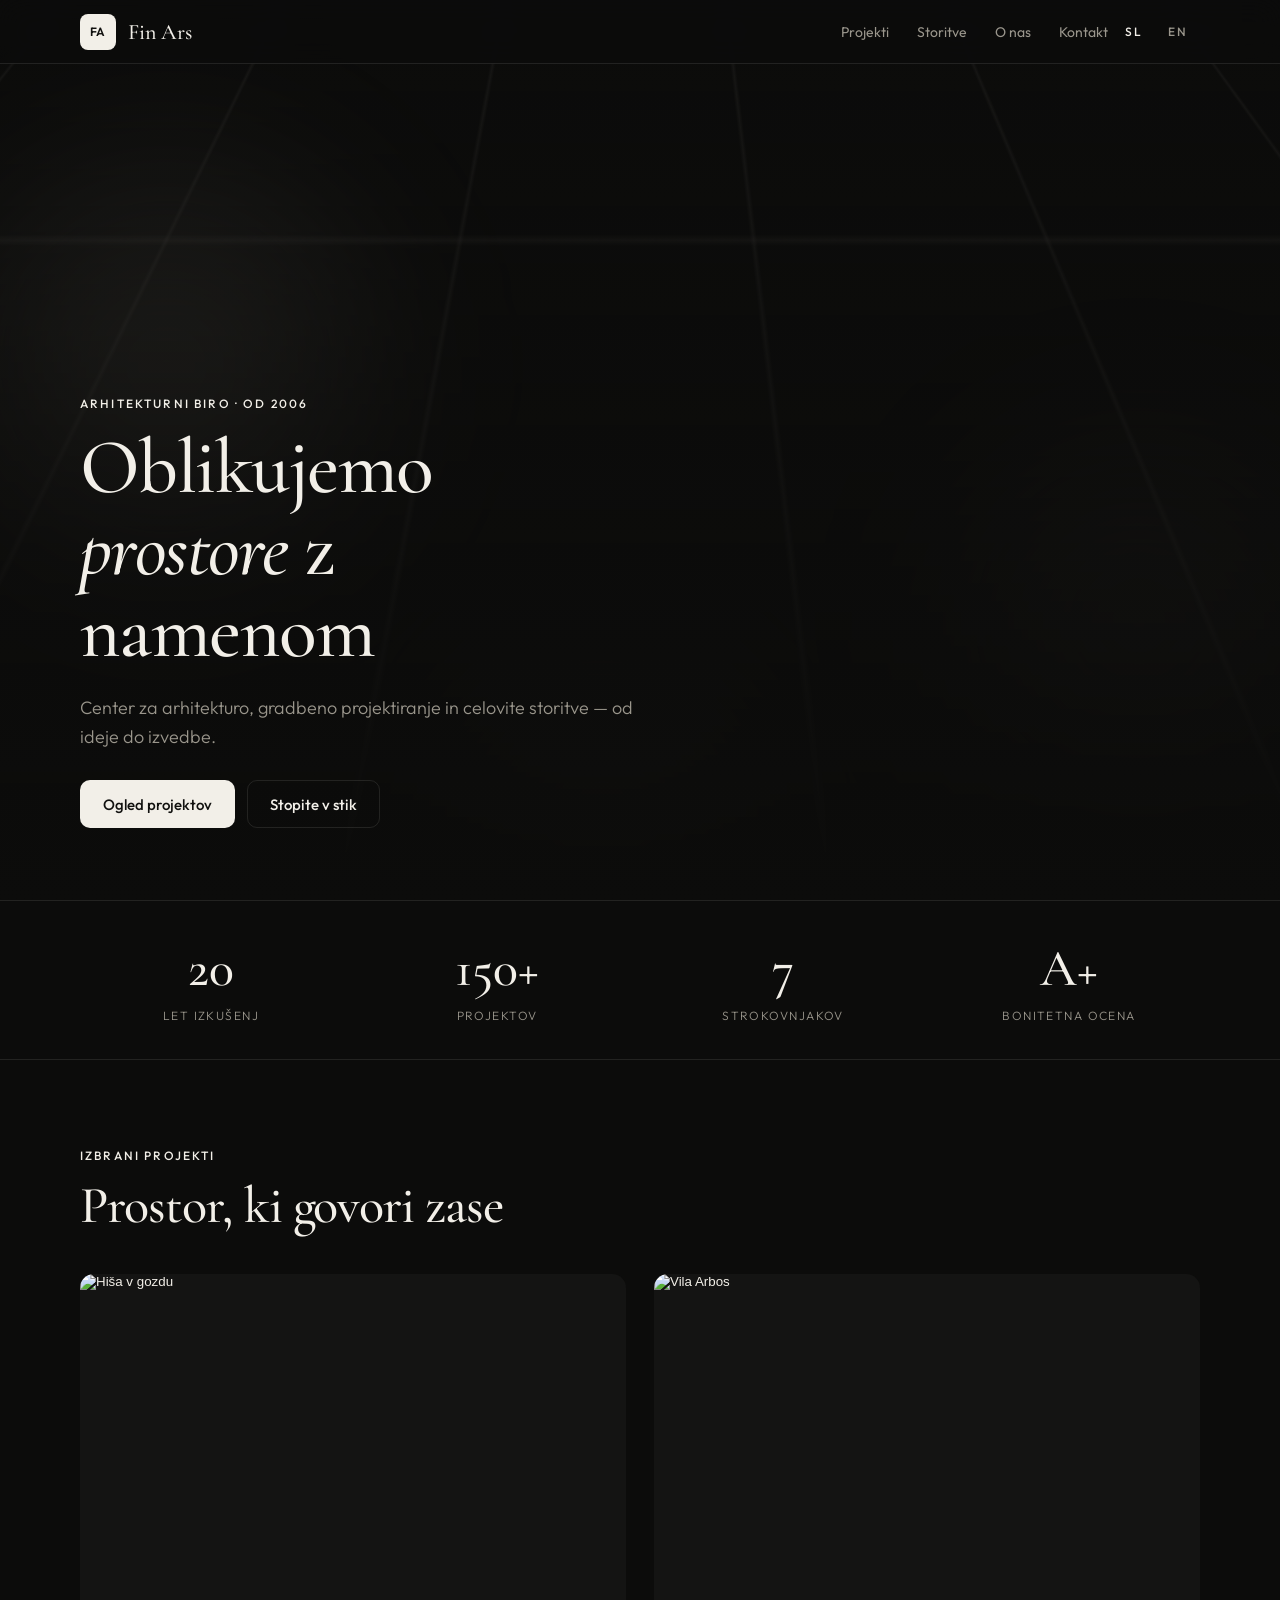
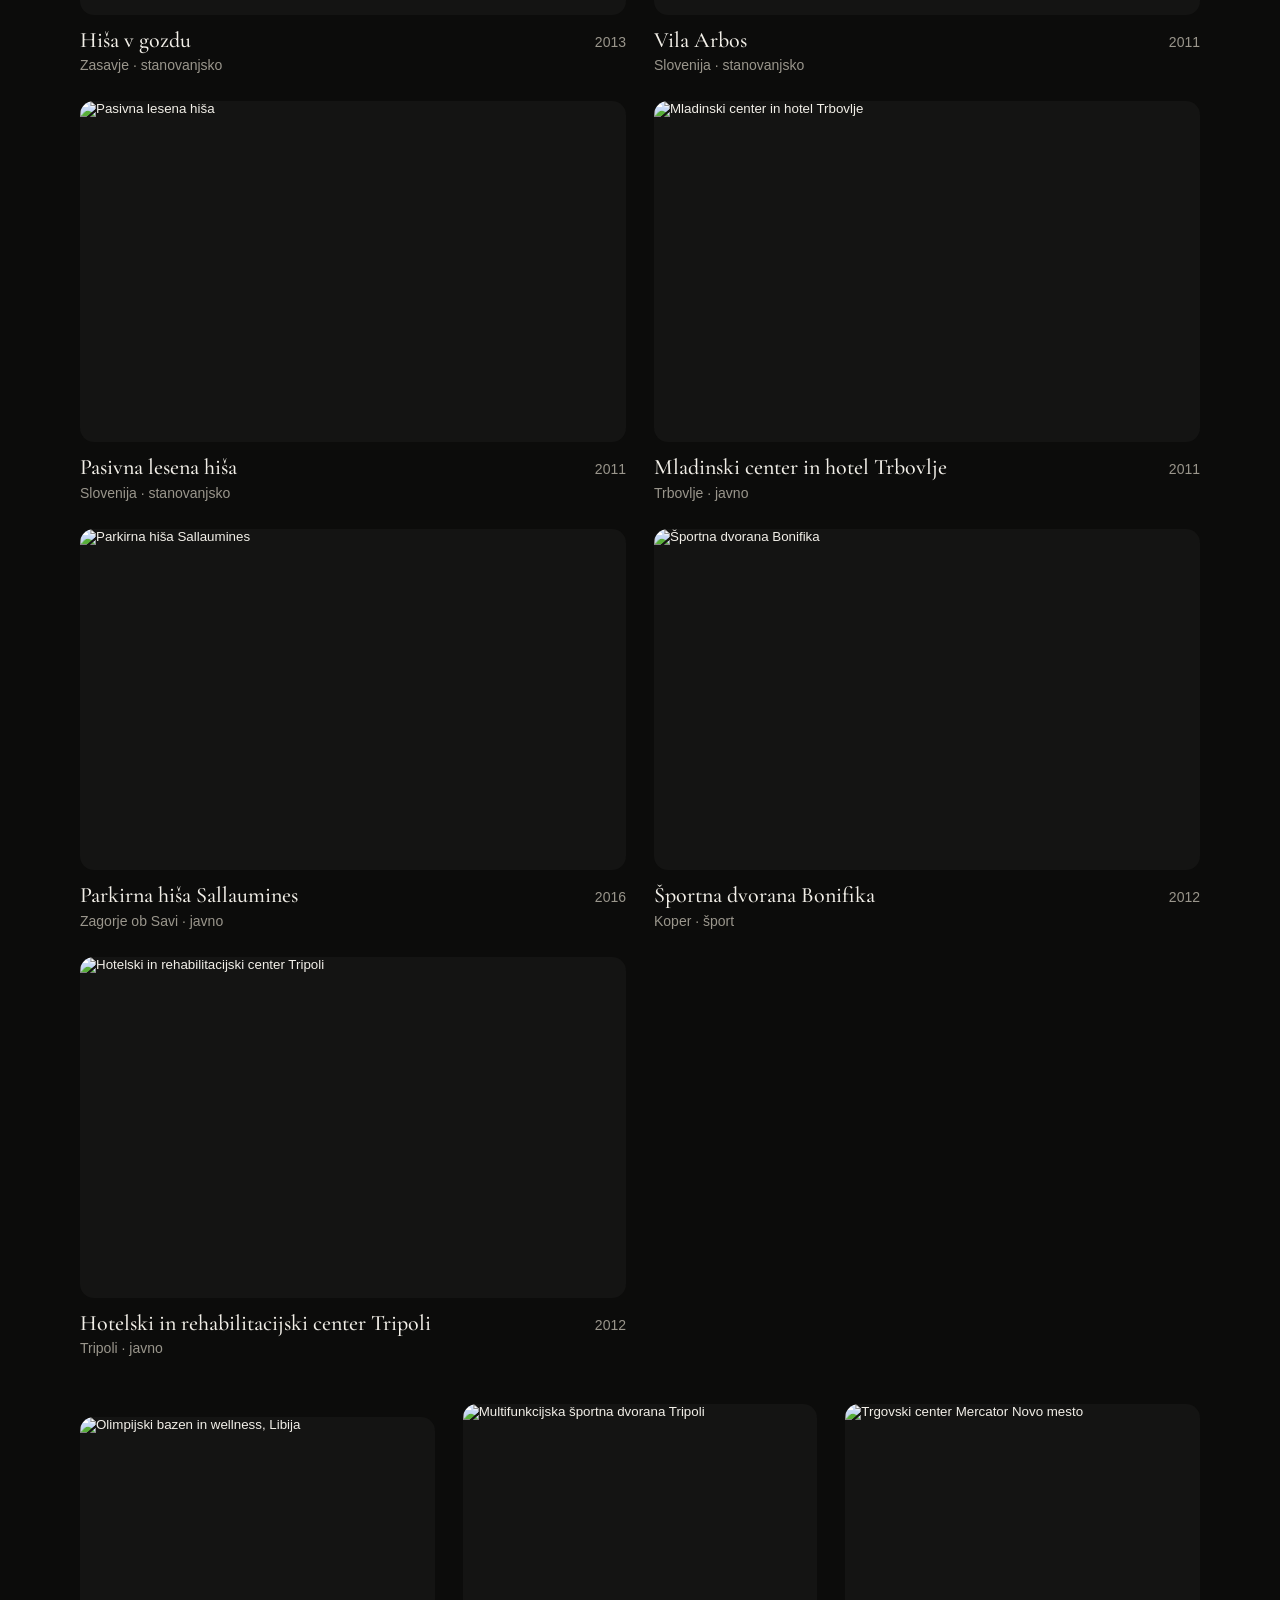
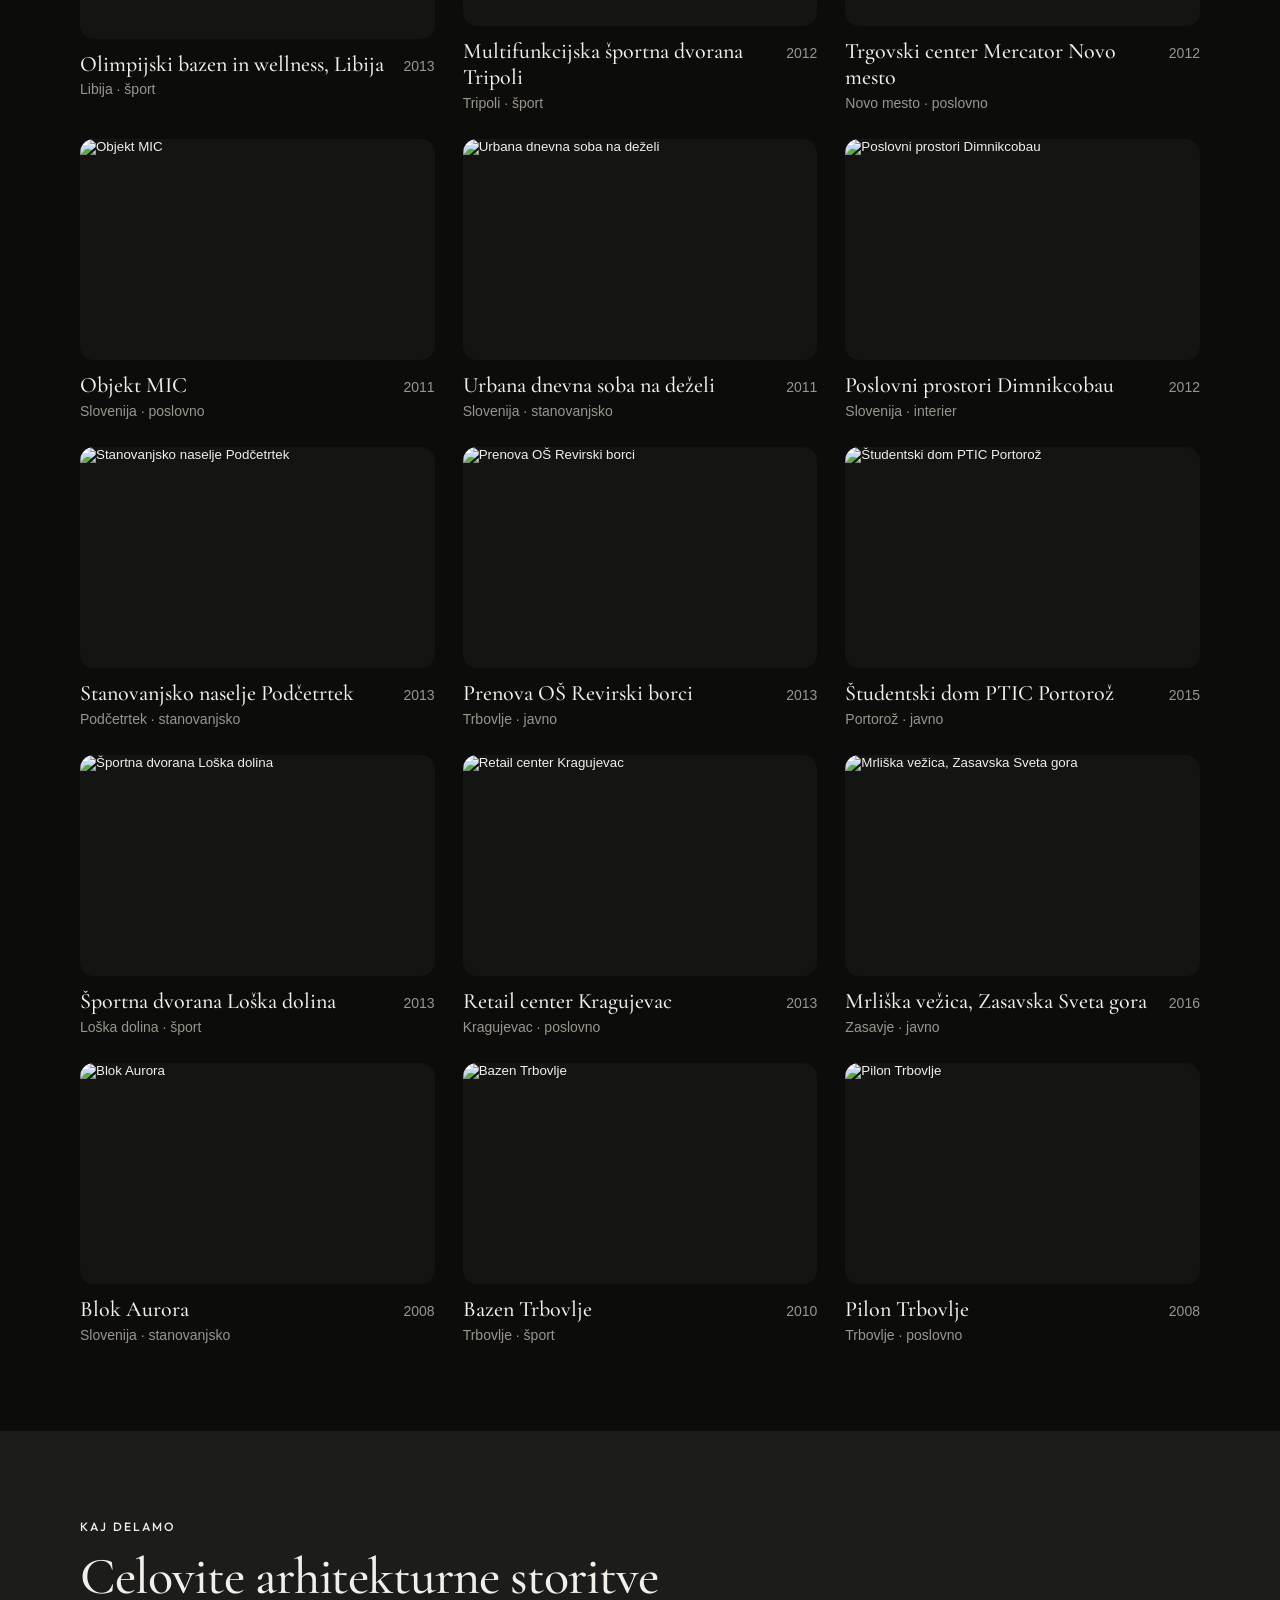
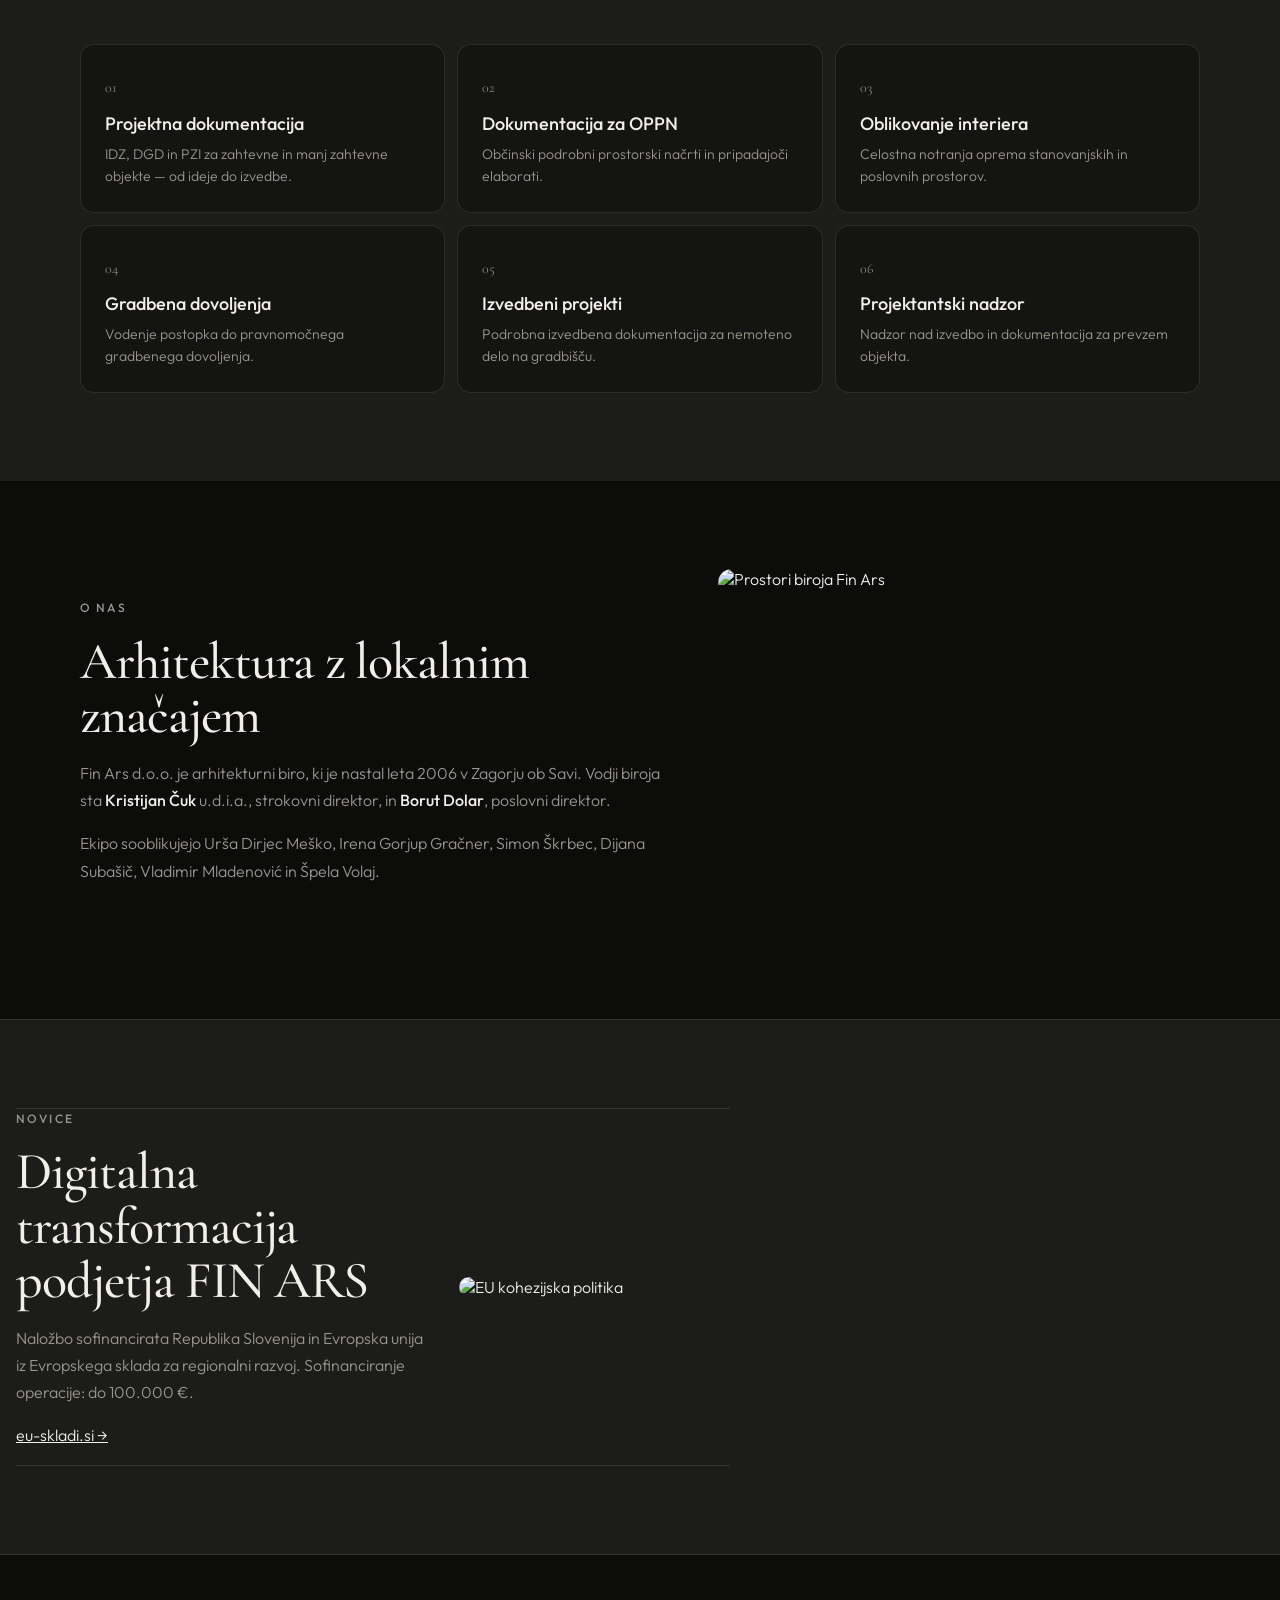
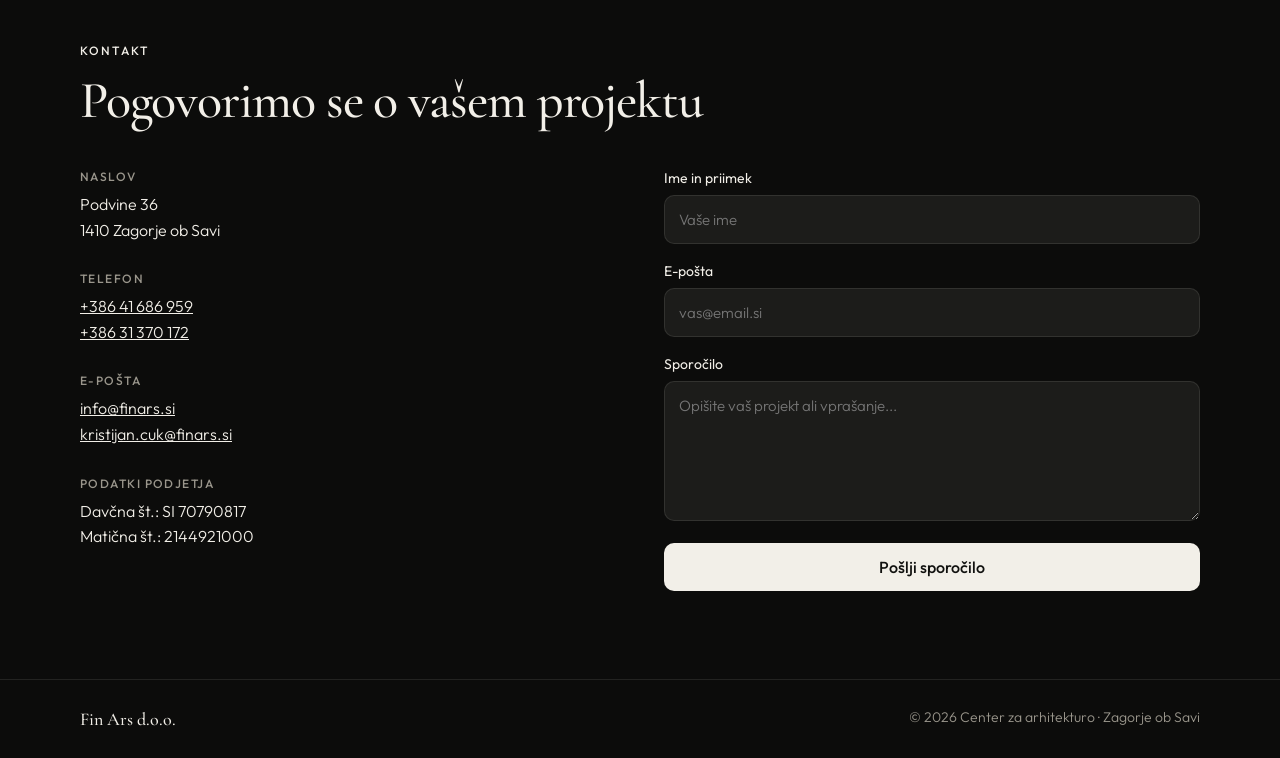
==== commit b859b73a: "Add animated architectural background" ====
--- a/site/index.html
+++ b/site/index.html
@@ -62,7 +62,63 @@
   }
   .mobile-nav a { display: flex; min-height: 48px; align-items: center; color: var(--muted); text-decoration: none; font-size: 18px; }
   .hero { position: relative; min-height: 100dvh; display: flex; align-items: flex-end; padding: 96px 0 72px; overflow: hidden; }
-  .hero-bg { position: absolute; inset: 0; width: 100%; height: 100%; object-fit: cover; opacity: 0.42; }
+  .hero-bg {
+    position: absolute; inset: -4%; width: 108%; height: 108%; object-fit: cover; opacity: 0.42;
+    animation: hero-drift 32s ease-in-out infinite alternate;
+  }
+  .bg-anim {
+    position: fixed; inset: 0; z-index: 0; pointer-events: none; overflow: hidden;
+  }
+  .bg-grid {
+    position: absolute; inset: -50% 0 auto; height: 160%;
+    background-image:
+      linear-gradient(rgb(232 226 214 / 0.07) 1px, transparent 1px),
+      linear-gradient(90deg, rgb(232 226 214 / 0.07) 1px, transparent 1px);
+    background-size: 84px 84px;
+    transform: perspective(520px) rotateX(62deg);
+    transform-origin: center top;
+    animation: grid-drift 28s linear infinite;
+    mask-image: linear-gradient(to bottom, transparent, #000 18%, #000 70%, transparent);
+  }
+  .bg-glow {
+    position: absolute; border-radius: 50%; filter: blur(72px); opacity: 0.55;
+  }
+  .bg-glow.a {
+    width: 46vw; height: 46vw; left: -10%; top: 8%;
+    background: radial-gradient(circle, rgb(207 200 186 / 0.42), transparent 68%);
+    animation: glow-a 24s ease-in-out infinite alternate;
+  }
+  .bg-glow.b {
+    width: 38vw; height: 38vw; right: -8%; top: 42%;
+    background: radial-gradient(circle, rgb(92 88 80 / 0.55), transparent 70%);
+    animation: glow-b 30s ease-in-out infinite alternate;
+  }
+  .bg-glow.c {
+    width: 30vw; height: 30vw; left: 32%; bottom: -10%;
+    background: radial-gradient(circle, rgb(232 226 214 / 0.22), transparent 70%);
+    animation: glow-c 20s ease-in-out infinite alternate;
+  }
+  main, footer { position: relative; z-index: 1; }
+  @keyframes grid-drift {
+    from { background-position: 0 0; }
+    to { background-position: 0 84px; }
+  }
+  @keyframes glow-a {
+    from { transform: translate3d(0, 0, 0) scale(1); }
+    to { transform: translate3d(10%, 8%, 0) scale(1.18); }
+  }
+  @keyframes glow-b {
+    from { transform: translate3d(0, 0, 0) scale(1.08); }
+    to { transform: translate3d(-12%, -8%, 0) scale(0.88); }
+  }
+  @keyframes glow-c {
+    from { transform: translate3d(0, 0, 0); }
+    to { transform: translate3d(-8%, -12%, 0) scale(1.22); }
+  }
+  @keyframes hero-drift {
+    from { transform: scale(1) translate3d(0, 0, 0); }
+    to { transform: scale(1.08) translate3d(-2.2%, -1.6%, 0); }
+  }
   .hero-shade { position: absolute; inset: 0; background: linear-gradient(to bottom, rgb(12 12 11 / 0.35), rgb(12 12 11 / 0.72) 55%, var(--bg)); }
   .hero-copy { position: relative; }
   .kicker { letter-spacing: 0.18em; text-transform: uppercase; font-size: 12px; font-weight: 500; color: var(--fg); margin: 0 0 16px; }
@@ -168,10 +224,17 @@
   @media (prefers-reduced-motion: reduce) {
     html { scroll-behavior: auto; }
     .card img { transition: none; }
+    .bg-grid, .bg-glow, .hero-bg { animation: none; }
   }
 </style>
 </head>
 <body>
+<div class="bg-anim" aria-hidden="true">
+  <div class="bg-glow a"></div>
+  <div class="bg-glow b"></div>
+  <div class="bg-glow c"></div>
+  <div class="bg-grid"></div>
+</div>
 <header>
   <div class="bar">
     <a class="brand" href="#top"><span class="mark">FA</span><span class="brand-name">Fin Ars</span></a>
